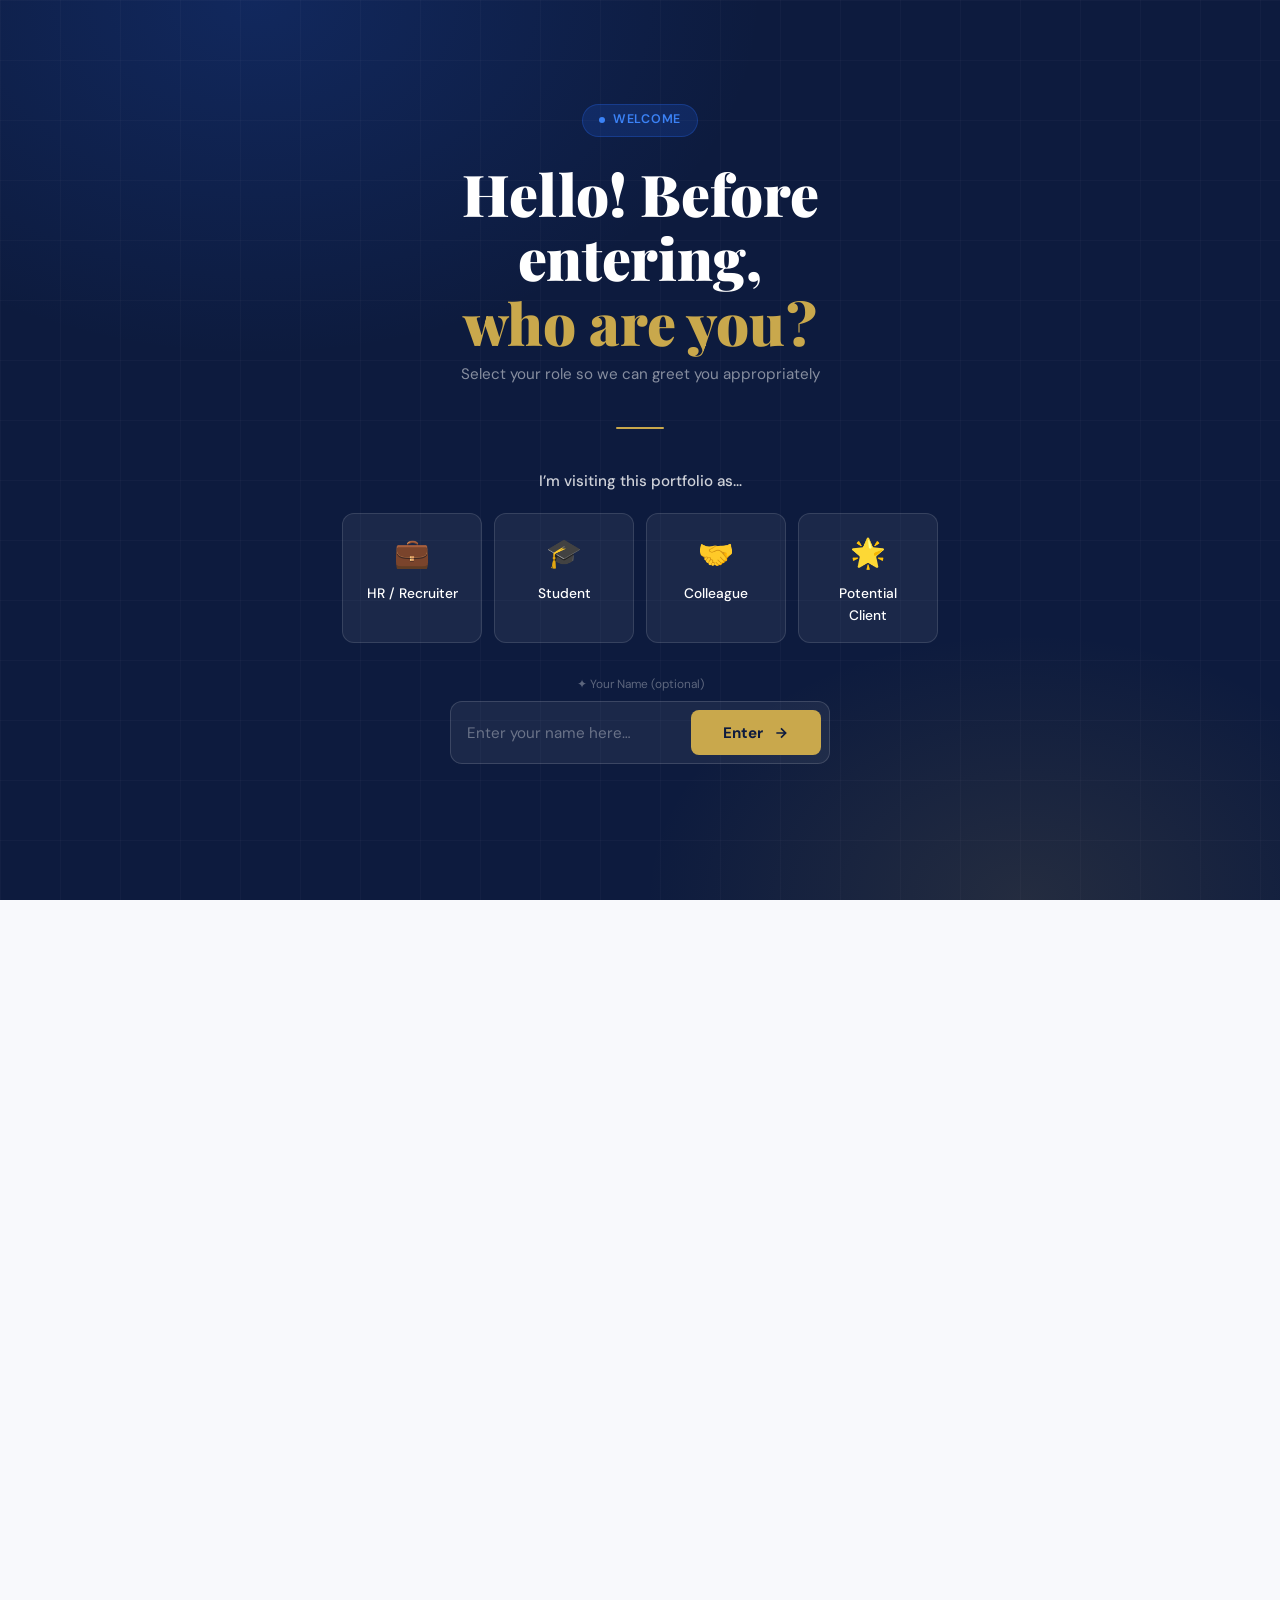
==== index.html @ 80cee3bc "update" ====
﻿<!DOCTYPE html>
<html lang="en">
<head>
  <meta charset="UTF-8" />
  <meta name="viewport" content="width=device-width, initial-scale=1.0"/>
  <title>Arkaan Hilmi Suharsoyo</title>
  <link rel="icon" type="image/png" href="assets/images/Logo Freelance.png">
  <link rel="apple-touch-icon" href="assets/images/Logo Freelance.png">
  <meta name="description" content="Master's Student in Information Systems ITS | Business Consultant | ERP Specialist | Leadership & Team Building Expert"/>
  
  <!-- Google Fonts -->
  <link rel="preconnect" href="https://fonts.googleapis.com"/>
  <link rel="preconnect" href="https://fonts.gstatic.com" crossorigin/>
  <link href="https://fonts.googleapis.com/css2?family=Playfair+Display:ital,wght@0,400;0,600;0,700;0,900;1,700&family=DM+Sans:wght@300;400;500;600&family=DM+Mono:wght@400;500&display=swap" rel="stylesheet"/>
  
  <!-- External CSS -->
  <link rel="stylesheet" href="css/style.css"/>
</head>
<body>

<!-- LANDING -->
<div id="landing">
  <div class="l-bg"><div class="l-grid"></div></div>
  <div class="l-box">
    <div class="l-badge"><span class="l-dot"></span>Welcome</div>
    <h1 class="l-title">Hello! Before entering,<br/><span>who are you?</span></h1>
    <p class="l-sub">Select your role so we can greet you appropriately</p>
    <div class="l-divider"></div>
    <p class="l-q">I’m visiting this portfolio as…</p>
    <div class="role-row">
      <div class="role-card" onclick="pickRole('HR / Recruiter',this)"><div class="role-icon">💼</div><div class="role-lbl">HR / Recruiter</div></div>
      <div class="role-card" onclick="pickRole('Student',this)"><div class="role-icon">🎓</div><div class="role-lbl">Student</div></div>
      <div class="role-card" onclick="pickRole('Colleague',this)"><div class="role-icon">🤝</div><div class="role-lbl">Colleague</div></div>
      <div class="role-card" onclick="pickRole('Potential Client',this)"><div class="role-icon">🌟</div><div class="role-lbl">Potential Client</div></div>
    </div>
    <p class="opt-lbl">✦ Your Name (optional)</p>
    <div class="name-wrap">
      <input type="text" id="vname" placeholder="Enter your name here…" maxlength="60"/>
      <button class="btn-enter" onclick="enter()">
        Enter
        <svg width="16" height="16" fill="none" viewBox="0 0 24 24" stroke="currentColor" stroke-width="2.5"><path d="M5 12h14M12 5l7 7-7 7"/></svg>
      </button>
    </div>
  </div>
</div>

<!-- NAVBAR -->
<nav id="navbar" style="display:none">
  <a href="#home" class="n-logo"><div class="n-dot"></div>Arkaan Hilmi S.</a>
  <ul class="n-links" id="nlinks">
    <li><a href="#home">Home</a></li>
    <li><a href="#education">Education</a></li>
    <li><a href="#experience">Experience</a></li>
    <li><a href="#projects">Projects</a></li>
    <li><a href="#training">Certifications</a></li>
    <li><a href="#gallery">Gallery</a></li>
    <li><a href="#freelance">Freelance</a></li>
    <li><a href="#msg" class="n-cta">Get in Touch</a></li>
  </ul>
  <div class="n-ham" onclick="toggleNav()"><span></span><span></span><span></span></div>
</nav>

<!-- MAIN -->
<div id="main-content">

  <!-- HOME / HERO -->
  <section id="home">
    <div class="h-blob1"></div><div class="h-blob2"></div>
    <div class="h-cont">
      <div class="h-text">
        <div class="h-badge">👋‹ <span id="hwelcome">Welcome!</span></div>
        <h1 class="h-name">Arkaan Hilmi<br/><span>Suharsoyo</span></h1>
        <div class="h-role">&gt; Master's Student in Information Systems @ ITS Surabaya</div>
        <p class="h-desc">
          A dynamic and results-driven professional with extensive leadership experience and expertise in Business Consulting, ERP Systems (SAP B1), and Business Intelligence. Leading 156 members of HMSI ITS with 96.24% KPI achievement.
        </p>
        <div class="h-tags">
          <span class="h-tag">💼 Business Consultant (SAP B1)</span>
          <span class="h-tag">📊 Machine Learning Specialist</span>
          <span class="h-tag">🤝 Chairperson HMSI ITS</span>
          <span class="h-tag">🎓 Full Scholarship Fast Track</span>
        </div>
        <div class="h-contacts">
          <a href="mailto:arkaanhilmis23@gmail.com" class="c-chip">📧 Gmail</a>
          <a href="https://linkedin.com/in/arkaanhilmisuharsoyo" target="_blank" rel="noopener" class="c-chip">💼 LinkedIn</a>
          <a href="https://github.com/ArkaanHilmiS" target="_blank" rel="noopener" class="c-chip">🐙 GitHub</a>
          <a href="https://instagram.com/arkaanhshry" target="_blank" rel="noopener" class="c-chip">📱 Instagram</a>
        </div>
        <div class="h-ctas">
          <a href="https://intip.in/PortoArkaan" target="_blank" class="btn-p">View Full Portfolio →</a>
          <a href="#msg" class="btn-o">Contact Me</a>
        </div>
      </div>
      <div class="h-card">
        <div class="p-avatar"> <img src="assets\images\Foto Hilmi.JPG" alt="Foto Hilmi"></div>
        <div class="c-name">Arkaan Hilmi Suharsoyo</div>
        <div class="c-sub">Master's Student • ITS Surabaya</div>
        <div class="s-list">
          <div class="s-item"><div class="s-label"><span class="s-name">Leadership & Team Building</span><span class="s-pct">98%</span></div><div class="s-bar"><div class="s-fill" data-w="98"></div></div></div>
          <div class="s-item"><div class="s-label"><span class="s-name">Machine Learning (Python)</span><span class="s-pct">90%</span></div><div class="s-bar"><div class="s-fill" data-w="90"></div></div></div>
          <div class="s-item"><div class="s-label"><span class="s-name">Data Visualization (Power BI)</span><span class="s-pct">85%</span></div><div class="s-bar"><div class="s-fill" data-w="85"></div></div></div>
          <div class="s-item"><div class="s-label"><span class="s-name">IT Governance (COBIT 2019)</span><span class="s-pct">85%</span></div><div class="s-bar"><div class="s-fill" data-w="85"></div></div></div>
          <div class="s-item"><div class="s-label"><span class="s-name">Web Development (Next.js, HTML, CSS, JavaScript)</span><span class="s-pct">78%</span></div><div class="s-bar"><div class="s-fill" data-w="78"></div></div></div>
          <div class="s-item"><div class="s-label"><span class="s-name">Mobile Development (Flutter)</span><span class="s-pct">78%</span></div><div class="s-bar"><div class="s-fill" data-w="78"></div></div></div>
          <div class="s-item"><div class="s-label"><span class="s-name">IoT Development (Raspberry Pi)</span><span class="s-pct">70%</span></div><div class="s-bar"><div class="s-fill" data-w="70"></div></div></div>
        </div>
        <div class="h-stats">
          <div class="stat-b"><div class="stat-n">3.66/4.00</div><div class="stat-l">GPA</div></div>
          <div class="stat-b"><div class="stat-n">156 Members</div><div class="stat-l">Team Lead HMSI</div></div>
          <div class="stat-b"><div class="stat-n">96.24%</div><div class="stat-l">KPI HMSI ITS</div></div>
        </div>
      </div>
    </div>
  </section>

  <!-- EDUCATION -->
  <section id="education" class="section s-white">
    <div class="container">
      <div class="sec-hdr reveal">
        <div class="sec-tag">🎓 Education</div> 
        <h2 class="sec-title">Academic Background</h2>
        <div class="sec-div"></div>
        <p class="sec-desc">An academic journey that built the foundation of knowledge and technical competence</p>
      </div>
      <div class="edu-card reveal">
        <div class="edu-logo"><img src="assets/images/Lambang ITS.png" alt="Logo ITS" /></div>
        <div>
          <div class="edu-period">2022 — 2026</div>
          <div class="edu-school">Institut Teknologi Sepuluh Nopember</div>
          <div class="edu-major">Information Systems · Faculty of Intelligent Electrical and Informatics Technology (FTEIC)</div>
          <div class="edu-meta">
            <span class="e-badge">📍 Surabaya, Indonesia</span>
            <span class="e-badge gld">⭐ GPA 3.66/4.00</span>
            <span class="e-badge">Bachelor of Information Systems</span>
          </div>
          <div class="edu-res">
            <h4>Key Achievements & Coursework</h4>
            <ul>
              <li>Applied Software Requirements Specification (SRS) methodologies to identify platform requirements, supported by empathy mapping to define user needs and UI/UX directions.</li>
              <li>Learned IT governance and management using the COBIT framework to evaluate and align technology with organizational objectives.</li>
              <li>Integrated Excel with Power BI to design KPI monitoring dashboards and performance evaluationsystems.</li>
              <li>Implemented CI/CD pipelines in DevOps using Microsoft Azure for automated build anddeployment processes.</li>
              <li>Developed an IoT- and Machine Learning-based egg classification system using three parameters: shell quality, weight, andfreshness level.</li>
              <li>Produced an automated grading output (Grade A, B, C) with 100% classification accuracy on testing using 10 egg samples.</li>
              <li>Studied cybersecurity fundamentals and computer network design and management, supported by multiple academic and practical portfolios demonstrating applied learning.</li>
            </ul>
          </div>
          <div class="edu-docs">
            <div class="doc-chip">📄 Chairperson Of HMSI ITS 2025</div>
            <div class="doc-chip">🏆 More Than 15 Event & Organization</div>
            <div class="doc-chip">📋 More Than 40 Speakers and Facilitators</div>
            <div class="doc-chip">🔎 20 Projects From Various Domains</div>
          </div>
        </div>
      </div>
      <div class="edu-card reveal d1">
        <div class="edu-logo"><img src="assets/images/Lambang ITS.png" alt="Logo ITS" /></div>
        <div>
          <div class="edu-period">2026 — Present</div>
          <div class="edu-school">Institut Teknologi Sepuluh Nopember</div>
          <div class="edu-major">Information Systems · Faculty of Intelligent Electrical and Informatics Technology (FTEIC)</div>
          <div class="edu-meta">
            <span class="e-badge">📍 Surabaya, Indonesia</span>
            <span class="e-badge gld">⭐ GPA 3.75/4.00</span>
            <span class="e-badge">Master of Information Systems</span>
          </div>
          <div class="edu-res">
            <h4>Key Achievements & Research</h4>
            <ul>
              <li>Awarded a full scholarship under the Fast Track Program, completing combined Bachelor’s and Master’s degrees within 5 years.</li>
              <li>Served as a Laboratory Assistant for IT Infrastructure and Information Security, supporting laboratory operations and assisting undergraduate students in final-year project (thesis) mentoring.</li>
              <li>Contributed to academic support activities by guiding students in technical implementation and problem-solving related to infrastructure and security topics.</li>
            </ul>
          </div>
          <div class="edu-docs">
            <div class="doc-chip">📄 Three Times Lecture Assistant</div>
            <div class="doc-chip">🏆 Full Scholarship Fasttrack Master Degree</div>
            <div class="doc-chip">📋 IKTI Laboratory Assistant</div>
            <div class="doc-chip">🔎 Two Research Projects</div>
          </div>
        </div>
      </div>
    </div>
  </section>

  <!-- EXPERIENCE -->
  <section id="experience" class="section s-light">
    <div class="container">
      <div class="sec-hdr reveal">
        <div class="sec-tag">💼 Experience</div>
        <h2 class="sec-title">Organization & Work</h2>
        <div class="sec-div"></div>
        <p class="sec-desc">A track record of contributions in campus organizations and professional experience</p>
      </div>
      <div class="exp-grid">
        <div class="exp-card reveal">
          <span class="exp-type t-org" style="background: #e7eeff; color: #011848;">Organization</span>
          <div class="exp-icon i-org" style="background: #e7eeff"><img src="assets\images\Logo_HMSI_HD.png" alt="Logo HMSI"></div>
          <div class="exp-period">February 2025 - February 2026</div>
          <div class="exp-title">Chairman HMSI</div>
          <div class="exp-org">Information Systems Student Association — ITS</div>
          <p class="exp-desc">Led an organizational transformation of a 156-member volunteer-based organization across 8 departments by restructuring governance, internal management systems, and capacity-building initiatives, achieving a 96.24% KPI fulfillment rate while sustaining the title of Best Information Media Student Organization across ITS for five consecutive years. Formulated strategic organizational direction by overseeing 92 programs aligned with student needs and departmental objectives, positioning the organization as a structured and inclusive alternative learning space.</p>
        </div>
        <div class="exp-card reveal d3">
          <span class="exp-type t-work">Work</span>
          <div class="exp-icon i-work" style="background: #c8faff; padding: 3px;"><img src="assets\images\Logo Freelance.png" alt="Logo Freelance"></div>
          <div class="exp-period">2024 — Now</div>
          <div class="exp-title">All Roles Freelance</div>
          <div class="exp-org">Arkaan Expert Freelance — Indonesia</div>
          <p class="exp-desc">Delivered end-to-end freelance solutions across diverse technical and creative domains, including full-stack website and mobile application development, pitch deck and presentation design, data analytics and machine learning model development, and business analysis for system implementation. Extended services to IoT project development, academic document formatting and report writing for theses and assignments, problem-solving support across mathematics, physics, and chemistry, and technical design work using ArcGIS, SketchUp, and AutoCAD consistently adapting to varied client needs and delivering quality outputs across industries and disciplines.</p>
        </div>
        <div class="exp-card reveal d2">
          <span class="exp-type t-org" style="background: #fffce3; color: #70648d;">Organization</span>
          <div class="exp-icon i-org" style="background: #fffce3"><img src="assets\images\Logo ITEX.png" alt="Logo ITEX"></div>
          <div class="exp-period">March - November 2024</div>
          <div class="exp-title">Director of Technical Division</div>
          <div class="exp-org">ITS Expo — Indonesia</div>
          <p class="exp-desc">Led technical operations across four sub-divisions by coordinating cross-division requests, managing vendor collaboration, and deploying staff for critical operational posts, ensuring timely fulfillment of all equipment, medical, consumption, and security needs. Successfully enabled the smooth and safe execution of 3 sub-events and 3 main events without operational disruption through structured fulfillment planning, centralized budget coordination, and efficient resource management.</p>
        </div>
        <div class="exp-card reveal d1">
          <span class="exp-type t-org">Work</span>
          <div class="exp-icon i-org"><img src="assets\images\Lambang ITS.png" alt="Lambang ITS"></div>
          <div class="exp-period">2022 — Now</div>
          <div class="exp-title">Academic Mentor and Lecture Assistant</div>
          <div class="exp-org">Various Lesson and Academic Grades — Surabaya</div>
          <p class="exp-desc">Provided academic support and guidance to students across various subjects, including mathematics, programming, and research competition. Assisted in preparing lecture materials and conducted tutorial sessions to enhance student understanding and performance.</p>
        </div>
        <div class="exp-card reveal">
          <span class="exp-type t-org">Organization</span>
          <div class="exp-icon i-org"><img src="assets\images\Logo ISE.png" alt="Logo ISE"></div>
          <div class="exp-period">February - October 2024</div>
          <div class="exp-title">Vice Director of Public Relation Division</div>
          <div class="exp-org">Information Systems Expo — Java</div>
          <p class="exp-desc">Coordinated and executed outreach initiatives for Information Systems Expo (ISE!) 2024, a large-scale annual event by HMSI ITS encompassing competitions (BIONIX and RISE), education programs (ISE! Academy), and a closing expo (ICON), managing school roadshows across 85 schools online and offline, and securing collaboration with more than 25 media partners to amplify event reach. Successfully drove registrations exceeding targets in key programs — attracting 160 IS Class participants (267% of the 60-person target), 155 verified RISE teams (124% of target), and 100 ISE! Academy Beginner participants (333% of target) — while continuously refining branding strategies, regional outreach distribution, and registration timeline alignment to maximize promotional impact.</p>
        </div>
        <div class="exp-card reveal d1">
          <span class="exp-type t-work">Work</span>
          <div class="exp-icon i-work"><img src="assets\images\LOGO IDU.png" alt="Logo IDU"></div>
          <div class="exp-period">June — August 2025</div>
          <div class="exp-title">Business Consultant SAP B1 Intern</div>
          <div class="exp-org">ERP Consulting Company — Indonesia</div>
          <p class="exp-desc">Analyzed and aligned ERP systems with diverse client business processes by identifying gaps between standard workflows and existing operational flows, conducting business process mapping, evaluating customization boundaries, and recommending improvements aligned with ERP best practices. Proposed tailored SAP Business One (SAP B1) integration solutions by balancing system standardization with necessary customization to meet client operational needs, and developed structured ERP blueprints documented through Minutes of Meeting (MoM) as implementation references for developers. Successfully managed the end-to-end process from requirement gathering, stakeholder alignment, and system analysis through to the completion of the ERP blueprint phase.</p>
        </div>
      </div>
    </div>
  </section>

  <!-- PROJECTS -->
  <!-- PROJECTS -->
  <section id="projects" class="section s-white">
    <div class="container">
      <div class="sec-hdr reveal">
        <div class="sec-tag">🚀 Projects</div>
        <h2 class="sec-title">Works & Projects</h2>
        <div class="sec-div"></div>
        <p class="sec-desc">A collection of projects spanning web development, data science, and beyond</p>
      </div>
      <div class="proj-grid">
        <div class="proj-card reveal"><div class="proj-thumb" style="background:linear-gradient(135deg,#1a2f5e,#2563eb)">🌐</div><div class="proj-body"><div class="proj-tags"><span class="proj-tag">Next.js</span><span class="proj-tag">React</span><span class="proj-tag">Tailwind</span></div><div class="proj-name">Information Management System</div><p class="proj-desc">A full-stack web application for data management featuring real-time analytics dashboard and secure authentication.</p><div class="proj-foot"><a href="#" class="proj-link">🔗 Live Demo</a><a href="#" class="proj-link">📁 GitHub</a></div></div></div>
        <div class="proj-card reveal d1"><div class="proj-thumb" style="background:linear-gradient(135deg,#0d1b3e,#1e3a6e)">📊</div><div class="proj-body"><div class="proj-tags"><span class="proj-tag">Power BI</span><span class="proj-tag">Python</span><span class="proj-tag">Pandas</span></div><div class="proj-name">Power BI Analytics Dashboard</div><p class="proj-desc">Interactive data visualization with charts, KPI cards, and drill-down capabilities for business decision-making.</p><div class="proj-foot"><a href="#" class="proj-link">🔗 View Dashboard</a><a href="#" class="proj-link">📄 Report</a></div></div></div>
        <div class="proj-card reveal d2"><div class="proj-thumb" style="background:linear-gradient(135deg,#1e3a6e,#c9a84c)">🤖</div><div class="proj-body"><div class="proj-tags"><span class="proj-tag">Python</span><span class="proj-tag">Scikit-learn</span><span class="proj-tag">TensorFlow</span></div><div class="proj-name">Machine Learning Model</div><p class="proj-desc">Predictive models using classification and regression algorithms for high-accuracy real-world data analysis.</p><div class="proj-foot"><a href="#" class="proj-link">🐍 Notebook</a><a href="#" class="proj-link">📁 GitHub</a></div></div></div>
        <div class="proj-card reveal"><div class="proj-thumb" style="background:linear-gradient(135deg,#2a4a8a,#0d1b3e)">📱</div><div class="proj-body"><div class="proj-tags"><span class="proj-tag">HTML/CSS</span><span class="proj-tag">JavaScript</span><span class="proj-tag">Responsive</span></div><div class="proj-name">Interactive Portfolio Website</div><p class="proj-desc">A modern portfolio website with smooth animations, interactive landing page, and PowerPoint export feature.</p><div class="proj-foot"><a href="#" class="proj-link">🔗 Live Site</a><a href="#" class="proj-link">📁 Source</a></div></div></div>
        <div class="proj-card reveal d1"><div class="proj-thumb" style="background:linear-gradient(135deg,#0d1b3e,#2563eb)">📸</div><div class="proj-body"><div class="proj-tags"><span class="proj-tag">Photography</span><span class="proj-tag">Videography</span><span class="proj-tag">Editing</span></div><div class="proj-name">Creative Visual Content</div><p class="proj-desc">Photo and video content production for event documentation, promotion, and educational institution social media.</p><div class="proj-foot"><a href="#" class="proj-link">🖼️ Visual Portfolio</a></div></div></div>
        <div class="proj-card reveal d2"><div class="proj-thumb" style="background:linear-gradient(135deg,#1a2f5e,#c9a84c)">📝</div><div class="proj-body"><div class="proj-tags"><span class="proj-tag">Report</span><span class="proj-tag">Analysis</span><span class="proj-tag">Research</span></div><div class="proj-name">Research & Scientific Reports</div><p class="proj-desc">Academic and scientific report writing with structured methodology, in-depth analysis, and data visualization.</p><div class="proj-foot"><a href="#" class="proj-link">📄 Read Report</a></div></div></div>
      </div>
    </div>
  </section>

  <!-- TRAINING -->
<section id="training" class="section s-light">
  <div class="container">
    <div class="sec-hdr reveal">
      <div class="sec-tag">🚀 Certifications</div>
      <h2 class="sec-title">Certifications & Training</h2>
      <div class="sec-div"></div>
      <p class="sec-desc">Professional training programs and certifications that strengthen core competencies</p>
    </div>
    <div class="train-grid">
      <div class="train-card reveal d1">
        <div class="train-icon" style="background: #c8faff;"><img src="assets\images\Logo Skill Academy.png" alt="Skill Academy Logo"></div>
        <div>
          <div class="train-yr">April–June 2026</div>
          <div class="train-name">Mastering AI Batch 11</div>
          <div class="train-org">Skill Academy Ruang Guru — Extra Pre-Python</div>
          <p class="train-desc">
            Comprehensive AI mastery program covering the full spectrum from Python fundamentals to advanced AI applications including Agentic AI and production deployment.
            <br><br>
            <strong>Complete Learning Modules:</strong>
            <br>
            • <strong>Career in AI:</strong> AI career paths, industry applications, and professional development
            <br>
            • <strong>Python Basics:</strong> Programming fundamentals, data structures, control flow, and functions
            <br>
            • <strong>AI-Assisted Programming:</strong> Using AI tools (GitHub Copilot, ChatGPT) for code generation and debugging
            <br>
            • <strong>Workflow Automation:</strong> Automating repetitive tasks and building efficient data pipelines
            <br>
            • <strong>Machine Learning:</strong> Supervised/unsupervised learning, model training, evaluation, and deployment
            <br>
            • <strong>Deep Learning:</strong> Neural networks, CNNs, RNNs, and deep learning frameworks
            <br>
            • <strong>PyTorch:</strong> Building and training deep learning models with PyTorch
            <br>
            • <strong>Visual Models:</strong> Computer vision, image classification, object detection
            <br>
            • <strong>Prompt Engineering & RAG:</strong> LLM optimization, retrieval-augmented generation for AI applications
            <br>
            • <strong>Natural Language Processing:</strong> Text processing, sentiment analysis, language models
            <br>
            • <strong>Agentic AI:</strong> Building autonomous AI agents and multi-agent systems
            <br>
            • <strong>Final Project:</strong> End-to-end AI solution from conception to deployment
            <br>
            • <strong>Soft Skills:</strong> Communication, teamwork, and professional collaboration in tech projects
          </p>
        </div>
      </div>

      <div class="train-card reveal">
        <div class="train-icon" style="background: #c8faff;"><img src="assets\images\Logo Google.png" alt="Google Logo"></div>
        <div>
          <div class="train-yr">2025–2026</div>
          <div class="train-name">Google Professional Certifications</div>
          <div class="train-org">Google Developer Program & Google Cloud</div>
          <p class="train-desc">
            Multiple certifications and recognitions from Google across developer programs, cloud innovation, and professional skills development.
            <br><br>
            <strong>Certifications Achieved:</strong>
            <br>
            • <strong>Google Developer Program — Premium Tier (Feb 2026):</strong> Recognized as premium tier member with access to exclusive resources, early access programs, and elite Google developer community
            <br>
            • <strong>Android Studio User Certification (Jul 2025):</strong> Proficient in Android Studio IDE for mobile application development and the broader Android ecosystem
            <br>
            • <strong>Google Cloud Innovator (Feb 2025):</strong> Recognized for contributions to cloud technology adoption and innovation within the developer community
            <br>
            • <strong>Google Skills Certification (Feb 2025):</strong> Demonstrated proficiency in Google Workspace tools including Docs, Sheets, Drive, and productivity optimization
            <br><br>
            <strong>Key Competencies:</strong>
            <br>
            • Android app development using Kotlin and Java in Android Studio
            <br>
            • Google Cloud Platform services and cloud architecture best practices
            <br>
            • Google Workspace administration and advanced productivity techniques
            <br>
            • Access to exclusive Google developer resources and networking opportunities
          </p>
        </div>
      </div>

      <div class="train-card reveal d2">
        <div class="train-icon" style="background: #c8faff;"><img src="assets\images\Logo SAP.png" alt="SAP Logo"></div>
        <div>
          <div class="train-yr">May–June 2024</div>
          <div class="train-name">SAP S/4HANA Certification</div>
          <div class="train-org">SAP</div>
          <p class="train-desc">
            Completed comprehensive training and certification on SAP S/4HANA covering ERP fundamentals, business process integration, and system usage across core enterprise modules.
            <br><br>
            <strong>Key Topics Covered:</strong>
            <br>
            • Enterprise Resource Planning (ERP) fundamentals and architecture
            <br>
            • Business process integration across Finance, Supply Chain, Sales, and HR modules
            <br>
            • SAP S/4HANA navigation, configuration, and system administration
            <br>
            • Master data management and transactional processing
            <br>
            • Reporting, analytics, and SAP Fiori user experience
          </p>
        </div>
      </div>

      <div class="train-card reveal d3">
        <div class="train-icon" style="background: #c8faff;"><img src="assets\images\Logo Cisco.png" alt="Cisco Logo"></div>
        <div>
          <div class="train-yr">2024</div>
          <div class="train-name">DevNet Associate</div>
          <div class="train-org">Cisco Networking Academy</div>
          <p class="train-desc">
            Gained foundational skills in network automation, APIs, and DevOps concepts essential for modern software-defined infrastructure.
            <br><br>
            <strong>Skills & Knowledge Acquired:</strong>
            <br>
            • Network automation using Python and scripting
            <br>
            • RESTful APIs and API consumption for network programmability
            <br>
            • DevOps methodologies and CI/CD pipeline fundamentals
            <br>
            • Software development practices for network engineers
            <br>
            • Version control with Git and collaboration workflows
            <br>
            • Infrastructure as Code (IaC) concepts and implementation
          </p>
        </div>
      </div>

      <div class="train-card reveal">
        <div class="train-icon" style="background: #c8faff;"><img src="assets\images\Logo MySkill.png" alt="MySkill Logo"></div>
        <div>
          <div class="train-yr">August–October 2023</div>
          <div class="train-name">Data Analysis: Fullstack Intensive Bootcamp</div>
          <div class="train-org">MySkill</div>
          <p class="train-desc">
            Completed an intensive 3-month bootcamp covering end-to-end data analysis fundamentals from data collection to visualization and insight generation.
            <br><br>
            <strong>Comprehensive Curriculum:</strong>
            <br>
            • <strong>Statistics:</strong> Descriptive and inferential statistics, probability distributions, hypothesis testing
            <br>
            • <strong>Data Wrangling:</strong> Data formatting, cleansing, transformation, and handling missing values
            <br>
            • <strong>SQL:</strong> Database queries, joins, aggregations, and data extraction from relational databases
            <br>
            • <strong>Python for Analysis:</strong> Pandas, NumPy for data manipulation and exploratory data analysis (EDA)
            <br>
            • <strong>Data Visualization:</strong> Matplotlib, Seaborn for creating insightful charts and dashboards
            <br>
            • <strong>Business Intelligence:</strong> Translating data insights into actionable business recommendations
          </p>
        </div>
      </div>

      <div class="train-card reveal d1">
        <div class="train-icon" style="background: #c8faff;"><img src="assets\images\Logo Cisco.png" alt="Cisco Logo"></div>
        <div>
          <div class="train-yr">2023</div>
          <div class="train-name">CCNA: Introduction to Networks</div>
          <div class="train-org">Cisco Networking Academy</div>
          <p class="train-desc">
            Learned networking fundamentals essential for designing, implementing, and troubleshooting modern network infrastructures.
            <br><br>
            <strong>Core Networking Concepts:</strong>
            <br>
            • <strong>Network Architecture:</strong> OSI and TCP/IP models, network topologies, and design principles
            <br>
            • <strong>Network Protocols:</strong> Ethernet, IPv4/IPv6, TCP, UDP, DHCP, DNS, and routing protocols
            <br>
            • <strong>IP Addressing:</strong> Subnetting, VLSM, IPv4/IPv6 addressing schemes and calculations
            <br>
            • <strong>Switching & Routing:</strong> Layer 2 switching, VLAN configuration, static and dynamic routing
            <br>
            • <strong>Network Security:</strong> Basic security concepts, ACLs, port security, and threat mitigation
            <br>
            • <strong>Troubleshooting:</strong> Network diagnostic tools and systematic troubleshooting methodologies
          </p>
        </div>
      </div>

    </div>
  </div>
</section>

  <!-- SKILLS -->
  <section id="skills-section" class="section s-white">
    <div class="container">
      <div class="sec-hdr reveal">
        <div class="sec-tag">⚡ Skills</div>
        <h2 class="sec-title">Skills & Future Interests</h2>
        <div class="sec-div"></div>
      </div>
      <div class="sk-wrap">
        <div>
          <div class="sk-cat reveal"><div class="sk-cat-title">💻 Programming & Tech</div><div class="sk-tags"><span class="sk-tag">🐍 Python</span><span class="sk-tag">🌐 JavaScript</span><span class="sk-tag">⚛️ React / Next.js</span><span class="sk-tag">🗄️ SQL</span><span class="sk-tag">📦 Node.js</span><span class="sk-tag">🐘 PHP / Laravel</span><span class="sk-tag">🎨 HTML / CSS</span></div></div>
          <div class="sk-cat reveal d1"><div class="sk-cat-title">📊 Data & Analytics</div><div class="sk-tags"><span class="sk-tag">📈 Power BI</span><span class="sk-tag">🐼 Pandas</span><span class="sk-tag">📉 Matplotlib</span><span class="sk-tag">🔬 Scikit-learn</span><span class="sk-tag">📋 Excel</span><span class="sk-tag">🧠 TensorFlow</span></div></div>
          <div class="sk-cat reveal d2"><div class="sk-cat-title">🎨 Creative & Tools</div><div class="sk-tags"><span class="sk-tag">📸 Photography</span><span class="sk-tag">🎬 Videography</span><span class="sk-tag">🎨 Figma / UI</span><span class="sk-tag">🐙 Git / GitHub</span><span class="sk-tag">🐳 Docker</span></div></div>
        </div>
        <div>
          <div class="sec-tag" style="margin-bottom:1rem">🔭 Future Interests</div>
          <div class="int-grid reveal">
            <div class="int-card"><div class="int-icon">🤖</div><div class="int-name">AI / ML Engineer</div><div class="int-desc">Building intelligent models for industry solutions</div></div>
            <div class="int-card"><div class="int-icon">🌐</div><div class="int-name">Full-Stack Dev</div><div class="int-desc">Modern end-to-end web applications</div></div>
            <div class="int-card"><div class="int-icon">📊</div><div class="int-name">Data Scientist</div><div class="int-desc">Deep insights from large-scale data</div></div>
            <div class="int-card"><div class="int-icon">☁️</div><div class="int-name">Cloud & DevOps</div><div class="int-desc">CI/CD, deployment, modern infrastructure</div></div>
            <div class="int-card"><div class="int-icon">📸</div><div class="int-name">Creative Director</div><div class="int-desc">High-quality visual content production</div></div>
            <div class="int-card"><div class="int-icon">🎓</div><div class="int-name">Educator / Mentor</div><div class="int-desc">Sharing knowledge with the next generation</div></div>
          </div>
        </div>
      </div>
    </div>
  </section>

  <!-- GALLERY -->
  <section id="gallery" class="section s-light">
    <div class="container">
      <div class="sec-hdr reveal">
        <div class="sec-tag">🖼️ Gallery</div>
        <h2 class="sec-title">Attachments & Gallery</h2>
        <div class="sec-div"></div>
        <p class="sec-desc">Valuable moments and documentation from academic and professional journeys</p>
      </div>
      <div class="gal-grid">
        <div class="gal-item reveal"><div class="gal-icon">🎓</div><div class="gal-lbl">Campus Activities</div></div>
        <div class="gal-item reveal d1"><div class="gal-icon">💻</div><div class="gal-lbl">Coding Workshops</div></div>
        <div class="gal-item reveal d2"><div class="gal-icon">📸</div><div class="gal-lbl">Photography Projects</div></div>
        <div class="gal-item reveal d3"><div class="gal-icon">🏆</div><div class="gal-lbl">Awards & Certificates</div></div>
        <div class="gal-item reveal"><div class="gal-icon">🤝</div><div class="gal-lbl">Organization Events</div></div>
        <div class="gal-item reveal d1"><div class="gal-icon">🎬</div><div class="gal-lbl">Video Projects</div></div>
        <div class="gal-item reveal d2"><div class="gal-icon">📊</div><div class="gal-lbl">Dashboards & Visualizations</div></div>
        <div class="gal-item reveal d3"><div class="gal-icon">🌟</div><div class="gal-lbl">Highlights</div></div>
      </div>
    </div>
  </section>

  <!-- MESSAGE -->
  <section id="msg" class="section s-white">
    <div class="container">
      <div class="sec-hdr reveal">
        <div class="sec-tag">✉️ Contact</div>
        <h2 class="sec-title">Leave a Message</h2>
        <div class="sec-div"></div>
        <p class="sec-desc">Have a question, suggestion, or interested in collaborating? I’d love to hear from you!</p>
      </div>
      <div class="msg-wrap reveal">
        <div class="f-row">
          <div class="f-group"><label class="f-lbl">Full Name</label><input type="text" id="mn" class="f-inp" placeholder="Your name"/></div>
          <div class="f-group"><label class="f-lbl">Email / WhatsApp</label><input type="text" id="mc" class="f-inp" placeholder="email@example.com"/></div>
        </div>
        <div class="f-group"><label class="f-lbl">Purpose</label>
          <select id="mp" class="f-sel">
            <option value="">Select a purpose…</option>
            <option>Recruitment / Job Opportunity</option>
            <option>Project Collaboration</option>
            <option>Freelance Services</option>
            <option>General Inquiry</option>
            <option>Feedback & Suggestions</option>
            <option>Other</option>
          </select>
        </div>
        <div class="f-group"><label class="f-lbl">Message</label><textarea id="mm" class="f-ta" placeholder="Write your message here…"></textarea></div>
        <button class="btn-send" onclick="sendMsg()">📤 Send Message</button>
        <div class="ok-msg" id="ok-msg">✅ Thank you! Your message has been received. Arkaan will get back to you shortly.</div>
      </div>
    </div>
  </section>

  <!-- FREELANCE -->
  <section id="freelance" class="section s-navy">
    <div class="fl-bg"></div>
    <div class="container">
      <div class="fl-hdr reveal">
        <div class="fl-badge"><span class="avail-dot"></span>Open for Work</div>
        <h2 class="sec-title sec-title-w">Freelance & Remote Services</h2>
        <div class="sec-div"></div>
        <p class="sec-desc" style="color:rgba(255,255,255,.52)">Available for freelance and remote work across various fields of expertise</p>
      </div>
      <div class="fl-grid">
        <div class="fl-card reveal"><div class="fl-emoji">🌐</div><div class="fl-name">Website Development</div><div class="fl-desc">Landing pages, company profiles, portfolios, professional online stores</div></div>
        <div class="fl-card reveal d1"><div class="fl-emoji">📐</div><div class="fl-name">Mathematics Tutoring</div><div class="fl-desc">Calculus, statistics, linear algebra, discrete mathematics</div></div>
        <div class="fl-card reveal d2"><div class="fl-emoji">💻</div><div class="fl-name">Programming Tutoring</div><div class="fl-desc">Python, JavaScript, web development, databases, algorithms</div></div>
        <div class="fl-card reveal d3"><div class="fl-emoji">📝</div><div class="fl-name">Reports & Assignments</div><div class="fl-desc">Internship reports, coursework, scientific papers, academic manuscripts</div></div>
        <div class="fl-card reveal"><div class="fl-emoji">📊</div><div class="fl-name">Power BI Visualization</div><div class="fl-desc">Interactive dashboards, data reports, business KPI tracking</div></div>
        <div class="fl-card reveal d1"><div class="fl-emoji">🤖</div><div class="fl-name">Machine Learning</div><div class="fl-desc">Predictive models, classification, clustering, NLP, computer vision</div></div>
        <div class="fl-card reveal d2"><div class="fl-emoji">📸</div><div class="fl-name">Photography</div><div class="fl-desc">Events, products, portraits, professional documentation</div></div>
        <div class="fl-card reveal d3"><div class="fl-emoji">🎬</div><div class="fl-name">Videography</div><div class="fl-desc">Company profiles, events, creative social media content</div></div>
      </div>
      <div class="fl-cta reveal">
        <p style="color:rgba(255,255,255,.5);margin-bottom:1.2rem;font-size:.88rem">Interested? Let’s discuss your needs further!</p>
        <a href="#msg" class="btn-enter" style="text-decoration:none">
          💬 Get in Touch
          <svg width="16" height="16" fill="none" viewBox="0 0 24 24" stroke="currentColor" stroke-width="2.5"><path d="M5 12h14M12 5l7 7-7 7"/></svg>
        </a>
      </div>
    </div>
  </section>

  <!-- DOWNLOAD PPT -->
  <section id="ppt-sec">
    <div class="ppt-wrap reveal">
      <div class="ppt-icon">📊</div>
      <div class="ppt-title">Download as Presentation</div>
      <p class="ppt-desc">Need a presentation version of this portfolio? Automatically download as a PowerPoint (PPTX) file, ready to use for recruitment, seminars, or other purposes.</p>
      <button class="btn-ppt" onclick="dlPPT()">⬇️ Download Portfolio.pptx</button>
      <div id="ppt-prog">
        <div class="prog-bar"><div class="prog-fill" id="pfill"></div></div>
        <div id="ppt-status">Preparing…</div>
      </div>
    </div>
  </section>

  <footer>
    <p>© 2025 <strong>Arkaan Hilmi Suharsoyo</strong> · Master's Student in Information Systems, ITS Surabaya</p>
    <p style="margin-top:.4rem">Chairperson HMSI ITS • Business Consultant • ERP Specialist</p>
  </footer>

</div><!-- /main-content -->

<script src="js/script.js"></script>
</body>
</html>
---- css/style.css ----
/* ====================================================
   ARKAAN HILMI SUHARSOYO - PORTFOLIO STYLESHEET
   Sistem Informasi · ITS Surabaya
   ==================================================== */

/* ==================== ROOT VARIABLES ==================== */
:root {
  --navy: #0d1b3e;
  --navy-mid: #1a2f5e;
  --navy-light: #2a4a8a;
  --accent: #2563eb;
  --accent-light: #3b82f6;
  --gold: #c9a84c;
  --gold-light: #e8c97a;
  --white: #ffffff;
  --off-white: #f8f9fc;
  --gray-light: #e8ecf4;
  --gray: #94a3b8;
  --gray-dark: #475569;
  --text: #1e293b;
  --text-light: #64748b;
  --shadow: 0 4px 16px rgba(13, 27, 62, 0.1);
  --shadow-lg: 0 20px 48px rgba(13, 27, 62, 0.14);
  --radius: 12px;
  --radius-lg: 20px;
  --transition: all 0.3s cubic-bezier(0.4, 0, 0.2, 1);
}

/* ==================== RESET & BASE ==================== */
*, *::before, *::after {
  box-sizing: border-box;
  margin: 0;
  padding: 0;
}

html {
  scroll-behavior: smooth;
}

body {
  font-family: 'DM Sans', sans-serif;
  color: var(--text);
  background: var(--off-white);
  line-height: 1.6;
  overflow-x: hidden;
}

::selection {
  background: var(--accent);
  color: white;
}

::-webkit-scrollbar {
  width: 5px;
}

::-webkit-scrollbar-track {
  background: var(--off-white);
}

::-webkit-scrollbar-thumb {
  background: var(--navy-light);
  border-radius: 3px;
}

/* ==================== LANDING PAGE ==================== */
#landing {
  position: fixed;
  inset: 0;
  z-index: 900;
  background: var(--navy);
  display: flex;
  align-items: center;
  justify-content: center;
  transition: opacity 0.8s ease, transform 0.8s ease;
}

#landing.hidden {
  opacity: 0;
  transform: scale(1.06) translateY(-30px);
  pointer-events: none;
}

.l-bg {
  position: absolute;
  inset: 0;
  overflow: hidden;
}

.l-bg::before {
  content: '';
  position: absolute;
  top: -40%;
  left: -20%;
  width: 80%;
  height: 80%;
  background: radial-gradient(ellipse, rgba(37, 99, 235, 0.18) 0%, transparent 70%);
  animation: floatB 8s ease-in-out infinite;
}

.l-bg::after {
  content: '';
  position: absolute;
  bottom: -30%;
  right: -10%;
  width: 60%;
  height: 60%;
  background: radial-gradient(ellipse, rgba(201, 168, 76, 0.12) 0%, transparent 70%);
  animation: floatB 10s ease-in-out infinite reverse;
}

@keyframes floatB {
  0%, 100% {
    transform: translate(0, 0);
  }
  50% {
    transform: translate(2%, 3%);
  }
}

.l-grid {
  position: absolute;
  inset: 0;
  background-image: linear-gradient(rgba(255, 255, 255, 0.025) 1px, transparent 1px),
    linear-gradient(90deg, rgba(255, 255, 255, 0.025) 1px, transparent 1px);
  background-size: 60px 60px;
}

.l-box {
  position: relative;
  z-index: 2;
  text-align: center;
  max-width: 660px;
  padding: 2rem;
  animation: fadeUp 0.8s ease;
}

@keyframes fadeUp {
  from {
    opacity: 0;
    transform: translateY(30px);
  }
  to {
    opacity: 1;
    transform: translateY(0);
  }
}

.l-badge {
  display: inline-flex;
  align-items: center;
  gap: 8px;
  background: rgba(37, 99, 235, 0.18);
  border: 1px solid rgba(37, 99, 235, 0.3);
  color: var(--accent-light);
  font-size: 0.78rem;
  font-weight: 600;
  padding: 0.35rem 1rem;
  border-radius: 99px;
  letter-spacing: 0.06em;
  text-transform: uppercase;
  margin-bottom: 1.5rem;
}

.l-dot {
  width: 6px;
  height: 6px;
  background: var(--accent-light);
  border-radius: 50%;
}

.l-title {
  font-family: 'Playfair Display', serif;
  font-size: clamp(2rem, 5vw, 3.6rem);
  font-weight: 900;
  color: white;
  line-height: 1.12;
  margin-bottom: 0.5rem;
}

.l-title span {
  color: var(--gold);
}

.l-sub {
  color: rgba(255, 255, 255, 0.5);
  font-size: 0.95rem;
  margin-bottom: 2.5rem;
}

.l-divider {
  width: 48px;
  height: 2px;
  background: var(--gold);
  margin: 0 auto 2.5rem;
  border-radius: 2px;
}

.l-q {
  color: rgba(255, 255, 255, 0.8);
  font-size: 0.95rem;
  font-weight: 500;
  margin-bottom: 1.25rem;
}

.role-row {
  display: flex;
  gap: 0.75rem;
  justify-content: center;
  flex-wrap: nowrap;
  margin-bottom: 2rem;
}

.role-card {
  background: rgba(255, 255, 255, 0.06);
  border: 1.5px solid rgba(255, 255, 255, 0.12);
  border-radius: var(--radius);
  padding: 1rem 1.2rem;
  cursor: pointer;
  transition: var(--transition);
  flex: 1 1 0;
  max-width: 180px;
  min-width: 140px;
}

.role-card:hover,
.role-card.sel {
  background: rgba(37, 99, 235, 0.2);
  border-color: var(--accent-light);
  transform: translateY(-3px);
}

.role-card.sel {
  border-color: var(--gold);
  background: rgba(201, 168, 76, 0.12);
}

.role-icon {
  font-size: 1.8rem;
  margin-bottom: 0.4rem;
}

.role-lbl {
  color: white;
  font-size: 0.86rem;
  font-weight: 500;
}

.name-wrap {
  display: flex;
  gap: 0.75rem;
  max-width: 380px;
  margin: 0 auto 2rem;
  background: rgba(255, 255, 255, 0.06);
  border: 1.5px solid rgba(255, 255, 255, 0.14);
  border-radius: var(--radius);
  padding: 0.5rem 0.5rem 0.5rem 1rem;
  transition: var(--transition);
}

.name-wrap:focus-within {
  border-color: var(--accent-light);
  background: rgba(37, 99, 235, 0.1);
}

.name-wrap input {
  flex: 1;
  background: transparent;
  border: none;
  outline: none;
  color: white;
  font-size: 0.95rem;
  font-family: 'DM Sans', sans-serif;
}

.name-wrap input::placeholder {
  color: rgba(255, 255, 255, 0.35);
}

.opt-lbl {
  font-size: 0.74rem;
  color: rgba(255, 255, 255, 0.33);
  margin-bottom: 0.4rem;
}

.btn-enter {
  display: inline-flex;
  align-items: center;
  gap: 0.6rem;
  background: var(--gold);
  color: var(--navy);
  font-family: 'DM Sans', sans-serif;
  font-size: 0.95rem;
  font-weight: 700;
  padding: 0.8rem 2rem;
  border-radius: 8px;
  border: none;
  cursor: pointer;
  transition: var(--transition);
}

.btn-enter:hover {
  background: var(--gold-light);
  transform: translateY(-2px);
  box-shadow: 0 8px 24px rgba(201, 168, 76, 0.35);
}

.btn-enter svg {
  transition: transform 0.3s ease;
}

.btn-enter:hover svg {
  transform: translateX(4px);
}

/* ==================== NAVBAR ==================== */
#navbar {
  position: fixed;
  top: 0;
  left: 0;
  right: 0;
  z-index: 998;
  background: rgba(13, 27, 62, 0.96);
  backdrop-filter: blur(16px);
  border-bottom: 1px solid rgba(255, 255, 255, 0.08);
  padding: 0 2rem;
  display: flex;
  align-items: center;
  justify-content: space-between;
  height: 64px;
}

.n-logo {
  font-family: 'Playfair Display', serif;
  font-size: 1.2rem;
  font-weight: 700;
  color: white;
  text-decoration: none;
  display: flex;
  align-items: center;
  gap: 10px;
}

.n-dot {
  width: 8px;
  height: 8px;
  border-radius: 50%;
  background: var(--gold);
  animation: pulse 2s infinite;
}

@keyframes pulse {
  0%, 100% {
    opacity: 1;
    transform: scale(1);
  }
  50% {
    opacity: 0.6;
    transform: scale(1.3);
  }
}

.n-links {
  display: flex;
  align-items: center;
  gap: 0.2rem;
  list-style: none;
}

.n-links a {
  color: rgba(255, 255, 255, 0.7);
  text-decoration: none;
  font-size: 0.83rem;
  font-weight: 500;
  padding: 0.38rem 0.75rem;
  border-radius: 6px;
  transition: var(--transition);
  white-space: nowrap;
}

.n-links a:hover,
.n-links a.active {
  color: white;
  background: rgba(255, 255, 255, 0.1);
}

.n-cta {
  background: var(--gold) !important;
  color: var(--navy) !important;
  font-weight: 700 !important;
  padding: 0.38rem 0.9rem !important;
  border-radius: 6px;
}

.n-cta:hover {
  background: var(--gold-light) !important;
}

.n-ham {
  display: none;
  flex-direction: column;
  gap: 5px;
  cursor: pointer;
  padding: 4px;
}

.n-ham span {
  display: block;
  width: 24px;
  height: 2px;
  background: white;
  border-radius: 2px;
}

/* ==================== MAIN CONTENT ==================== */
#main-content {
  padding-top: 64px;
  opacity: 0;
  transition: opacity 0.6s ease 0.3s;
}

#main-content.vis {
  opacity: 1;
}

/* ==================== HERO SECTION ==================== */
#home {
  min-height: 100vh;
  background: linear-gradient(135deg, var(--navy) 0%, var(--navy-mid) 50%, #1e3a6e 100%);
  display: flex;
  align-items: center;
  position: relative;
  overflow: hidden;
}

.h-blob1 {
  position: absolute;
  top: -100px;
  right: -100px;
  width: 600px;
  height: 600px;
  background: radial-gradient(circle, rgba(37, 99, 235, 0.15) 0%, transparent 70%);
  border-radius: 50%;
}

.h-blob2 {
  position: absolute;
  bottom: -150px;
  left: -80px;
  width: 500px;
  height: 500px;
  background: radial-gradient(circle, rgba(201, 168, 76, 0.08) 0%, transparent 70%);
  border-radius: 50%;
}

.h-cont {
  max-width: 1200px;
  margin: 0 auto;
  padding: 5rem 2rem;
  display: grid;
  grid-template-columns: 1fr 1fr;
  gap: 4rem;
  align-items: center;
  position: relative;
  z-index: 1;
  width: 100%;
}

.h-text {
  animation: fadeL 0.9s ease;
}

@keyframes fadeL {
  from {
    opacity: 0;
    transform: translateX(-30px);
  }
  to {
    opacity: 1;
    transform: translateX(0);
  }
}

.h-badge {
  display: inline-flex;
  align-items: center;
  gap: 8px;
  background: rgba(201, 168, 76, 0.15);
  border: 1px solid rgba(201, 168, 76, 0.3);
  color: var(--gold-light);
  font-size: 0.8rem;
  padding: 0.3rem 0.9rem;
  border-radius: 99px;
  font-weight: 500;
  margin-bottom: 1.25rem;
  letter-spacing: 0.05em;
  text-transform: uppercase;
}

.h-name {
  font-family: 'Playfair Display', serif;
  font-size: clamp(2rem, 4vw, 3.1rem);
  font-weight: 900;
  color: white;
  line-height: 1.1;
  margin-bottom: 0.25rem;
}

.h-name span {
  color: var(--gold);
}

.h-role {
  font-family: 'DM Mono', monospace;
  font-size: 0.95rem;
  color: var(--accent-light);
  margin-bottom: 1.5rem;
}

.h-desc {
  color: rgba(255, 255, 255, 0.65);
  font-size: 0.98rem;
  line-height: 1.75;
  margin-bottom: 1.75rem;
  max-width: 460px;
}

.h-tags {
  display: flex;
  flex-wrap: wrap;
  gap: 0.5rem;
  margin-bottom: 1.75rem;
}

.h-tag {
  background: rgba(37, 99, 235, 0.18);
  border: 1px solid rgba(37, 99, 235, 0.3);
  color: var(--accent-light);
  font-size: 0.78rem;
  padding: 0.22rem 0.7rem;
  border-radius: 99px;
  font-weight: 500;
}

.h-contacts {
  display: flex;
  flex-wrap: wrap;
  gap: 0.65rem;
  margin-bottom: 1.75rem;
}

.c-chip {
  display: flex;
  align-items: center;
  gap: 6px;
  background: rgba(255, 255, 255, 0.08);
  border: 1px solid rgba(255, 255, 255, 0.14);
  color: rgba(255, 255, 255, 0.75);
  font-size: 0.82rem;
  padding: 0.38rem 0.85rem;
  border-radius: 8px;
  text-decoration: none;
  transition: var(--transition);
}

.c-chip:hover {
  background: rgba(255, 255, 255, 0.16);
  color: white;
  transform: translateY(-2px);
}

.h-ctas {
  display: flex;
  gap: 1rem;
  flex-wrap: wrap;
}

.btn-p {
  display: inline-flex;
  align-items: center;
  gap: 0.5rem;
  background: var(--accent);
  color: white;
  font-family: 'DM Sans', sans-serif;
  font-size: 0.9rem;
  font-weight: 600;
  padding: 0.72rem 1.5rem;
  border-radius: 8px;
  text-decoration: none;
  border: none;
  cursor: pointer;
  transition: var(--transition);
}

.btn-p:hover {
  background: var(--accent-light);
  transform: translateY(-2px);
  box-shadow: 0 8px 24px rgba(37, 99, 235, 0.4);
}

.btn-o {
  display: inline-flex;
  align-items: center;
  gap: 0.5rem;
  background: transparent;
  color: rgba(255, 255, 255, 0.8);
  font-family: 'DM Sans', sans-serif;
  font-size: 0.9rem;
  font-weight: 500;
  padding: 0.72rem 1.5rem;
  border-radius: 8px;
  text-decoration: none;
  border: 1.5px solid rgba(255, 255, 255, 0.2);
  cursor: pointer;
  transition: var(--transition);
}

.btn-o:hover {
  border-color: rgba(255, 255, 255, 0.5);
  color: white;
  transform: translateY(-2px);
}

/* ==================== HERO CARD ==================== */
.h-card {
  background: rgba(255, 255, 255, 0.06);
  backdrop-filter: blur(16px);
  border: 1px solid rgba(255, 255, 255, 0.12);
  border-radius: var(--radius-lg);
  padding: 2rem;
  animation: fadeR 0.9s ease 0.2s both;
}

@keyframes fadeR {
  from {
    opacity: 0;
    transform: translateX(30px);
  }
  to {
    opacity: 1;
    transform: translateX(0);
  }
}

.p-avatar {
  width: 88px;
  height: 88px;
  border-radius: 50%;
  background: linear-gradient(135deg, var(--accent), var(--navy-light));
  display: flex;
  align-items: center;
  justify-content: center;
  font-family: 'Playfair Display', serif;
  font-size: 1.9rem;
  font-weight: 700;
  color: white;
  margin: 0 auto 1.2rem;
  border: 3px solid rgba(201, 168, 76, 0.5);
  overflow: hidden;
}

.p-avatar img {
  width: 100%;
  height: 100%;
  object-fit: cover;
  object-position: center;
}

.c-name {
  font-family: 'Playfair Display', serif;
  font-size: 1.1rem;
  font-weight: 700;
  color: white;
  text-align: center;
  margin-bottom: 0.2rem;
}

.c-sub {
  color: var(--gray);
  font-size: 0.8rem;
  text-align: center;
  margin-bottom: 1.4rem;
}

.s-list {
  display: flex;
  flex-direction: column;
  gap: 0.72rem;
}

.s-item {
  display: flex;
  flex-direction: column;
  gap: 0.28rem;
}

.s-label {
  display: flex;
  justify-content: space-between;
  font-size: 0.8rem;
}

.s-name {
  color: rgba(255, 255, 255, 0.85);
  font-weight: 500;
}

.s-pct {
  color: var(--gold-light);
  font-family: 'DM Mono', monospace;
  font-size: 0.76rem;
}

.s-bar {
  height: 4px;
  background: rgba(255, 255, 255, 0.1);
  border-radius: 2px;
  overflow: hidden;
}

.s-fill {
  height: 100%;
  border-radius: 2px;
  background: linear-gradient(90deg, var(--accent), var(--gold));
  width: 0;
  transition: width 1.2s cubic-bezier(0.4, 0, 0.2, 1);
}

.h-stats {
  display: grid;
  grid-template-columns: repeat(3, 1fr);
  gap: 0.7rem;
  margin-top: 1.4rem;
}

.stat-b {
  text-align: center;
  background: rgba(255, 255, 255, 0.06);
  border: 1px solid rgba(255, 255, 255, 0.08);
  border-radius: 10px;
  padding: 0.7rem 0.4rem;
}

.stat-n {
  font-family: 'DM Mono', monospace;
  font-size: 1.2rem;
  font-weight: 700;
  color: var(--gold);
}

.stat-l {
  font-size: 0.7rem;
  color: var(--gray);
  margin-top: 2px;
}

/* ==================== SECTIONS ==================== */
.section {
  padding: 5rem 2rem;
}

.s-white {
  background: var(--white);
}

.s-light {
  background: var(--off-white);
}

.s-navy {
  background: var(--navy);
}

.container {
  max-width: 1100px;
  margin: 0 auto;
}

.sec-hdr {
  text-align: center;
  margin-bottom: 3.5rem;
}

.sec-tag {
  display: inline-flex;
  align-items: center;
  gap: 8px;
  background: rgba(37, 99, 235, 0.1);
  border: 1px solid rgba(37, 99, 235, 0.2);
  color: var(--accent);
  font-size: 0.77rem;
  font-weight: 600;
  padding: 0.28rem 0.88rem;
  border-radius: 99px;
  letter-spacing: 0.08em;
  text-transform: uppercase;
  margin-bottom: 0.88rem;
}

.sec-title {
  font-family: 'Playfair Display', serif;
  font-size: clamp(1.8rem, 3vw, 2.5rem);
  font-weight: 800;
  color: var(--navy);
  line-height: 1.2;
  margin-bottom: 0.7rem;
}

.sec-title-w {
  color: white;
}

.sec-desc {
  color: var(--text-light);
  font-size: 0.97rem;
  max-width: 520px;
  margin: 0 auto;
}

.sec-div {
  width: 48px;
  height: 3px;
  background: var(--gold);
  border-radius: 2px;
  margin: 0.7rem auto 0;
}

/* ==================== EDUCATION SECTION ==================== */
.edu-card {
  background: var(--off-white);
  border: 1px solid var(--gray-light);
  border-radius: var(--radius-lg);
  padding: 2.25rem;
  display: grid;
  grid-template-columns: 78px 1fr;
  gap: 1.75rem;
  margin-bottom: 1.5rem;
  transition: var(--transition);
  position: relative;
  overflow: hidden;
}

.edu-card::before {
  content: '';
  position: absolute;
  left: 0;
  top: 0;
  bottom: 0;
  width: 4px;
  background: linear-gradient(180deg, var(--accent), var(--gold));
  border-radius: 4px 0 0 4px;
}

.edu-card:hover {
  box-shadow: var(--shadow-lg);
  transform: translateY(-3px);
}

.edu-logo {
  width: 70px;
  height: 70px;
  min-width: 70px;
  min-height: 70px;
  flex-shrink: 0;
  border-radius: 14px;
  background: linear-gradient(135deg, var(--navy), var(--navy-mid));
  display: flex;
  align-items: center;
  justify-content: center;
  overflow: hidden;
}

.edu-logo img {
  width: 100%;
  height: 100%;
  object-fit: contain;
  transform: scale(0.80);
}

.edu-period {
  font-size: 0.79rem;
  color: var(--accent);
  font-weight: 600;
  font-family: 'DM Mono', monospace;
  margin-bottom: 0.35rem;
}

.edu-school {
  font-family: 'Playfair Display', serif;
  font-size: 1.18rem;
  font-weight: 700;
  color: var(--navy);
  margin-bottom: 0.2rem;
}

.edu-major {
  color: var(--text-light);
  font-size: 0.88rem;
  margin-bottom: 0.7rem;
}

.edu-meta {
  display: flex;
  flex-wrap: wrap;
  gap: 0.45rem;
  margin-bottom: 0.9rem;
}

.e-badge {
  background: rgba(37, 99, 235, 0.08);
  border: 1px solid rgba(37, 99, 235, 0.15);
  color: var(--accent);
  font-size: 0.76rem;
  font-weight: 600;
  padding: 0.18rem 0.65rem;
  border-radius: 6px;
}

.e-badge.gld {
  background: rgba(201, 168, 76, 0.1);
  border-color: rgba(201, 168, 76, 0.25);
  color: #a07830;
}

.edu-res h4 {
  font-size: 0.86rem;
  font-weight: 600;
  color: var(--navy);
  margin-bottom: 0.45rem;
}

.edu-res ul {
  padding-left: 1.15rem;
  color: var(--text-light);
  font-size: 0.86rem;
  line-height: 1.82;
}

.edu-docs {
  display: flex;
  flex-wrap: wrap;
  gap: 0.45rem;
  margin-top: 0.85rem;
}

.doc-chip {
  display: flex;
  align-items: center;
  gap: 5px;
  background: var(--gray-light);
  border: 1px solid #d8e0ef;
  border-radius: 6px;
  padding: 0.28rem 0.65rem;
  font-size: 0.76rem;
  color: var(--text-light);
  cursor: pointer;
  transition: var(--transition);
}

.doc-chip:hover {
  background: var(--navy);
  color: white;
}

/* ==================== EXPERIENCE SECTION ==================== */
.exp-grid {
  display: grid;
  grid-template-columns: 1fr 1fr;
  gap: 1.4rem;
}

.exp-card {
  background: white;
  border: 1px solid var(--gray-light);
  border-radius: var(--radius-lg);
  padding: 1.7rem;
  transition: var(--transition);
  position: relative;
}

.exp-card:hover {
  box-shadow: var(--shadow);
  transform: translateY(-4px);
}

.exp-type {
  position: absolute;
  top: 1.2rem;
  right: 1.2rem;
  font-size: 0.68rem;
  font-weight: 700;
  letter-spacing: 0.06em;
  text-transform: uppercase;
  padding: 0.18rem 0.58rem;
  border-radius: 99px;
}

.t-org {
  background: #011848;
  color: #dcd5ed;
}

.t-work {
  background: rgba(37, 99, 235, 0.1);
  color: var(--accent);
}

.exp-icon {
  width: 46px;
  height: 46px;
  min-width: 46px;
  min-height: 46px;
  border-radius: 11px;
  display: flex;
  align-items: center;
  justify-content: center;
  overflow: hidden;
  flex-shrink: 0;
  position: relative;
}

.i-org {
  background: #011848;
}

.i-work {
  background: rgba(37, 99, 235, 0.1);
}

.exp-icon img {
  max-width: 100%;
  max-height: 100%;
  object-fit: contain;
  padding: 1px;
}

.exp-period {
  font-size: 0.77rem;
  color: var(--text-light);
  font-family: 'DM Mono', monospace;
  margin-bottom: 0.3rem;
}

.exp-title {
  font-family: 'Playfair Display', serif;
  font-size: 1.02rem;
  font-weight: 700;
  color: var(--navy);
  margin-bottom: 0.18rem;
}

.exp-org {
  font-size: 0.83rem;
  color: var(--accent);
  font-weight: 500;
  margin-bottom: 0.7rem;
}

.exp-desc {
  font-size: 0.83rem;
  color: var(--text-light);
  line-height: 1.68;
}

/* ==================== PROJECTS SECTION ==================== */
.proj-grid {
  display: grid;
  grid-template-columns: repeat(3, 1fr);
  gap: 1.4rem;
}

.proj-card {
  background: var(--off-white);
  border: 1px solid var(--gray-light);
  border-radius: var(--radius-lg);
  overflow: hidden;
  transition: var(--transition);
  display: flex;
  flex-direction: column;
}

.proj-card:hover {
  box-shadow: var(--shadow-lg);
  transform: translateY(-5px);
}

.proj-thumb {
  height: 130px;
  background: linear-gradient(135deg, var(--navy), var(--navy-light));
  display: flex;
  align-items: center;
  justify-content: center;
  font-size: 2.6rem;
  position: relative;
  overflow: hidden;
}

.proj-thumb::after {
  content: '';
  position: absolute;
  inset: 0;
  background: linear-gradient(180deg, transparent 50%, rgba(0, 0, 0, 0.25) 100%);
}

.proj-body {
  padding: 1.2rem;
  flex: 1;
  display: flex;
  flex-direction: column;
}

.proj-tags {
  display: flex;
  flex-wrap: wrap;
  gap: 0.38rem;
  margin-bottom: 0.65rem;
}

.proj-tag {
  font-size: 0.68rem;
  font-weight: 600;
  letter-spacing: 0.04em;
  text-transform: uppercase;
  padding: 0.13rem 0.5rem;
  border-radius: 4px;
  background: rgba(37, 99, 235, 0.08);
  color: var(--accent);
}

.proj-name {
  font-family: 'Playfair Display', serif;
  font-size: 0.98rem;
  font-weight: 700;
  color: var(--navy);
  margin-bottom: 0.38rem;
}

.proj-desc {
  font-size: 0.82rem;
  color: var(--text-light);
  line-height: 1.64;
  flex: 1;
}

.proj-foot {
  margin-top: 0.9rem;
  padding-top: 0.7rem;
  border-top: 1px solid var(--gray-light);
  display: flex;
  gap: 0.5rem;
}

.proj-link {
  font-size: 0.76rem;
  color: var(--accent);
  font-weight: 600;
  text-decoration: none;
  display: flex;
  align-items: center;
  gap: 4px;
}

.proj-link:hover {
  text-decoration: underline;
}

/* ==================== TRAINING SECTION ==================== */
.train-grid {
  display: grid;
  grid-template-columns: repeat(2, 1fr);
  gap: 1.2rem;
}

.train-card {
  background: white;
  border: 1px solid var(--gray-light);
  border-radius: var(--radius);
  padding: 1.4rem;
  display: flex;
  gap: 0.9rem;
  align-items: flex-start;
  transition: var(--transition);
}

.train-card:hover {
  box-shadow: var(--shadow);
  transform: translateY(-3px);
}

.train-icon {
  width: 44px;
  height: 44px;
  border-radius: 10px;
  background: linear-gradient(135deg, var(--accent), var(--navy-mid));
  display: flex;
  align-items: center;
  justify-content: center;
  font-size: 1.15rem;
  flex-shrink: 0;
}

.train-icon img {
  max-width: 80%;
  max-height: 80%;
  object-fit: contain;
  padding: 1px;
}

.train-yr {
  font-size: 0.74rem;
  color: var(--accent);
  font-family: 'DM Mono', monospace;
  font-weight: 600;
  margin-bottom: 0.18rem;
}

.train-name {
  font-size: 0.9rem;
  font-weight: 600;
  color: var(--navy);
  margin-bottom: 0.18rem;
}

.train-org {
  font-size: 0.78rem;
  color: var(--text-light);
  margin-bottom: 0.5rem;
}

/* TAMBAHAN: Styling untuk deskripsi detail */
.train-desc {
  font-size: 0.85rem;
  line-height: 1.7;
  color: var(--text-light);
  margin-top: 0.75rem;
  padding-top: 0.75rem;
  border-top: 1px solid var(--gray-light);
}

.train-desc strong {
  color: var(--navy-mid);
  font-weight: 600;
}

.train-desc br + br {
  display: block;
  content: "";
  margin-top: 0.4rem;
}

/* Google cert card (first card) spans 2 columns */
.train-card:first-child {
  grid-column: span 2;
}

/* Responsive: Mobile */
@media (max-width: 900px) {
  .train-grid {
    grid-template-columns: 1fr;
  }
  
  .train-card:first-child {
    grid-column: span 1;
  }
}

@media (max-width: 640px) {
  .train-card {
    flex-direction: column;
    align-items: flex-start;
  }
  
  .train-icon {
    width: 40px;
    height: 40px;
    font-size: 1.05rem;
  }
  
  .train-desc {
    font-size: 0.82rem;
  }
}

/* ==================== SKILLS SECTION ==================== */
.sk-wrap {
  display: grid;
  grid-template-columns: 1fr 1fr;
  gap: 3rem;
  align-items: start;
}

.sk-cat {
  margin-bottom: 1.8rem;
}

.sk-cat-title {
  font-size: 0.78rem;
  font-weight: 700;
  letter-spacing: 0.1em;
  text-transform: uppercase;
  color: var(--text-light);
  margin-bottom: 0.9rem;
  display: flex;
  align-items: center;
  gap: 8px;
}

.sk-cat-title::after {
  content: '';
  flex: 1;
  height: 1px;
  background: var(--gray-light);
}

.sk-tags {
  display: flex;
  flex-wrap: wrap;
  gap: 0.48rem;
}

.sk-tag {
  display: flex;
  align-items: center;
  gap: 6px;
  background: var(--off-white);
  border: 1px solid var(--gray-light);
  border-radius: 8px;
  padding: 0.42rem 0.82rem;
  font-size: 0.81rem;
  font-weight: 500;
  color: var(--text);
  transition: var(--transition);
}

.sk-tag:hover {
  background: var(--navy);
  color: white;
  border-color: var(--navy);
}

.int-grid {
  display: grid;
  grid-template-columns: repeat(3, 1fr);
  gap: 0.9rem;
}

.int-card {
  background: var(--off-white);
  border: 1px solid var(--gray-light);
  border-radius: var(--radius);
  padding: 1.2rem;
  text-align: center;
  transition: var(--transition);
}

.int-card:hover {
  box-shadow: var(--shadow);
  border-color: var(--accent);
  transform: translateY(-3px);
}

.int-icon {
  font-size: 1.9rem;
  margin-bottom: 0.55rem;
}

.int-name {
  font-size: 0.86rem;
  font-weight: 600;
  color: var(--navy);
  margin-bottom: 0.22rem;
}

.int-desc {
  font-size: 0.76rem;
  color: var(--text-light);
  line-height: 1.48;
}

/* ==================== GALLERY SECTION ==================== */
.gal-grid {
  display: grid;
  grid-template-columns: repeat(4, 1fr);
  gap: 1rem;
}

.gal-item {
  border-radius: var(--radius);
  overflow: hidden;
  background: var(--navy-mid);
  aspect-ratio: 4/3;
  display: flex;
  align-items: center;
  justify-content: center;
  font-size: 2.4rem;
  position: relative;
  cursor: pointer;
  transition: var(--transition);
}

.gal-item::before {
  content: '';
  position: absolute;
  inset: 0;
  background: linear-gradient(135deg, var(--navy), var(--navy-light));
  opacity: 0.85;
}

.gal-item:hover {
  transform: scale(1.04);
  box-shadow: var(--shadow-lg);
}

.gal-icon {
  position: relative;
  z-index: 1;
}

.gal-lbl {
  position: absolute;
  bottom: 0;
  left: 0;
  right: 0;
  padding: 0.65rem;
  background: linear-gradient(0deg, rgba(0, 0, 0, 0.6) 0%, transparent 100%);
  color: white;
  font-size: 0.76rem;
  font-weight: 500;
  z-index: 2;
  opacity: 0;
  transition: var(--transition);
}

.gal-item:hover .gal-lbl {
  opacity: 1;
}

/* ==================== MESSAGE SECTION ==================== */
.msg-wrap {
  max-width: 660px;
  margin: 0 auto;
  background: var(--off-white);
  border: 1px solid var(--gray-light);
  border-radius: var(--radius-lg);
  padding: 2.5rem;
}

.f-group {
  margin-bottom: 1.2rem;
}

.f-lbl {
  font-size: 0.82rem;
  font-weight: 600;
  color: var(--navy);
  margin-bottom: 0.48rem;
  display: block;
}

.f-inp,
.f-ta,
.f-sel {
  width: 100%;
  padding: 0.72rem 1rem;
  background: white;
  border: 1.5px solid var(--gray-light);
  border-radius: 8px;
  font-family: 'DM Sans', sans-serif;
  font-size: 0.9rem;
  color: var(--text);
  outline: none;
  transition: var(--transition);
}

.f-inp:focus,
.f-ta:focus,
.f-sel:focus {
  border-color: var(--accent);
  box-shadow: 0 0 0 3px rgba(37, 99, 235, 0.1);
}

.f-ta {
  resize: vertical;
  min-height: 115px;
}

.f-row {
  display: grid;
  grid-template-columns: 1fr 1fr;
  gap: 1rem;
}

.btn-send {
  width: 100%;
  background: var(--navy);
  color: white;
  font-family: 'DM Sans', sans-serif;
  font-size: 0.95rem;
  font-weight: 600;
  padding: 0.85rem;
  border-radius: 8px;
  border: none;
  cursor: pointer;
  transition: var(--transition);
  display: flex;
  align-items: center;
  justify-content: center;
  gap: 0.5rem;
}

.btn-send:hover {
  background: var(--navy-light);
  transform: translateY(-2px);
  box-shadow: 0 8px 24px rgba(13, 27, 62, 0.3);
}

.ok-msg {
  display: none;
  background: rgba(34, 197, 94, 0.1);
  border: 1px solid rgba(34, 197, 94, 0.3);
  border-radius: 8px;
  padding: 1rem;
  text-align: center;
  color: #16a34a;
  font-weight: 500;
  font-size: 0.88rem;
  margin-top: 1rem;
}

/* ==================== FREELANCE SECTION ==================== */
#freelance {
  position: relative;
  overflow: hidden;
}

.fl-bg {
  position: absolute;
  inset: 0;
  background-image: linear-gradient(rgba(255, 255, 255, 0.025) 1px, transparent 1px),
    linear-gradient(90deg, rgba(255, 255, 255, 0.025) 1px, transparent 1px);
  background-size: 50px 50px;
}

.fl-hdr {
  text-align: center;
  margin-bottom: 3rem;
  position: relative;
  z-index: 1;
}

.fl-badge {
  display: inline-flex;
  align-items: center;
  gap: 8px;
  background: rgba(201, 168, 76, 0.15);
  border: 1px solid rgba(201, 168, 76, 0.3);
  color: var(--gold-light);
  font-size: 0.77rem;
  font-weight: 600;
  padding: 0.28rem 0.88rem;
  border-radius: 99px;
  letter-spacing: 0.08em;
  text-transform: uppercase;
  margin-bottom: 0.88rem;
}

.avail-dot {
  width: 7px;
  height: 7px;
  background: #4ade80;
  border-radius: 50%;
  animation: pulse 2s infinite;
}

.fl-grid {
  display: grid;
  grid-template-columns: repeat(4, 1fr);
  gap: 1rem;
  position: relative;
  z-index: 1;
}

.fl-card {
  background: rgba(255, 255, 255, 0.05);
  border: 1px solid rgba(255, 255, 255, 0.1);
  border-radius: var(--radius-lg);
  padding: 1.5rem 1.2rem;
  text-align: center;
  transition: var(--transition);
  cursor: pointer;
}

.fl-card:hover {
  background: rgba(255, 255, 255, 0.1);
  border-color: var(--gold);
  transform: translateY(-5px);
}

.fl-emoji {
  font-size: 2.1rem;
  margin-bottom: 0.7rem;
}

.fl-name {
  color: white;
  font-size: 0.86rem;
  font-weight: 600;
  margin-bottom: 0.38rem;
}

.fl-desc {
  color: rgba(255, 255, 255, 0.42);
  font-size: 0.74rem;
  line-height: 1.48;
}

.fl-cta {
  text-align: center;
  margin-top: 2.5rem;
  position: relative;
  z-index: 1;
}

/* ==================== PPT SECTION ==================== */
#ppt-sec {
  background: var(--off-white);
  padding: 3rem 2rem;
  text-align: center;
}

.ppt-wrap {
  max-width: 500px;
  margin: 0 auto;
  background: white;
  border: 1px solid var(--gray-light);
  border-radius: var(--radius-lg);
  padding: 2.5rem;
}

.ppt-icon {
  font-size: 3rem;
  margin-bottom: 0.9rem;
}

.ppt-title {
  font-family: 'Playfair Display', serif;
  font-size: 1.4rem;
  font-weight: 700;
  color: var(--navy);
  margin-bottom: 0.45rem;
}

.ppt-desc {
  color: var(--text-light);
  font-size: 0.87rem;
  margin-bottom: 1.5rem;
  line-height: 1.6;
}

.btn-ppt {
  display: inline-flex;
  align-items: center;
  gap: 0.6rem;
  background: linear-gradient(135deg, #c0392b, #e74c3c);
  color: white;
  font-family: 'DM Sans', sans-serif;
  font-size: 0.94rem;
  font-weight: 600;
  padding: 0.85rem 2rem;
  border-radius: 8px;
  border: none;
  cursor: pointer;
  transition: var(--transition);
}

.btn-ppt:hover {
  transform: translateY(-2px);
  box-shadow: 0 8px 24px rgba(192, 57, 43, 0.4);
}

#ppt-prog {
  display: none;
  margin-top: 1rem;
}

.prog-bar {
  height: 4px;
  background: var(--gray-light);
  border-radius: 2px;
  overflow: hidden;
  margin-top: 0.45rem;
}

.prog-fill {
  height: 100%;
  background: linear-gradient(90deg, var(--accent), var(--gold));
  border-radius: 2px;
  width: 0;
  transition: width 0.4s ease;
}

#ppt-status {
  font-size: 0.8rem;
  color: var(--text-light);
  margin-top: 0.38rem;
}

/* ==================== FOOTER ==================== */
footer {
  background: var(--navy);
  color: rgba(255, 255, 255, 0.45);
  text-align: center;
  padding: 2rem;
  font-size: 0.8rem;
}

footer strong {
  color: rgba(255, 255, 255, 0.8);
}

footer a {
  color: var(--gold-light);
  text-decoration: none;
}

/* ==================== SCROLL REVEAL ==================== */
.reveal {
  opacity: 0;
  transform: translateY(22px);
  transition: opacity 0.7s ease, transform 0.7s ease;
}

.reveal.vis {
  opacity: 1;
  transform: translateY(0);
}

.d1 {
  transition-delay: 0.1s;
}

.d2 {
  transition-delay: 0.2s;
}

.d3 {
  transition-delay: 0.3s;
}

.d4 {
  transition-delay: 0.4s;
}

/* ==================== RESPONSIVE DESIGN ==================== */
@media (max-width: 900px) {
  .role-row {
    flex-wrap: wrap;
    gap: 0.85rem;
  }

  .role-card {
    min-width: 140px;
  }

  .h-cont {
    grid-template-columns: 1fr;
  }

  .h-card {
    display: none;
  }

  .exp-grid,
  .proj-grid {
    grid-template-columns: 1fr;
  }

  .fl-grid {
    grid-template-columns: repeat(2, 1fr);
  }

  .gal-grid {
    grid-template-columns: repeat(2, 1fr);
  }

  .sk-wrap {
    grid-template-columns: 1fr;
  }

  .int-grid {
    grid-template-columns: repeat(2, 1fr);
  }

  .train-grid {
    grid-template-columns: 1fr;
  }

  .f-row {
    grid-template-columns: 1fr;
  }

  .edu-card {
    grid-template-columns: 1fr;
  }
}

@media (max-width: 640px) {
  .n-links {
    display: none;
  }

  .n-ham {
    display: flex;
  }

  .n-links.open {
    display: flex;
    flex-direction: column;
    position: fixed;
    top: 64px;
    left: 0;
    right: 0;
    background: var(--navy);
    padding: 1rem;
    border-bottom: 1px solid rgba(255, 255, 255, 0.1);
    z-index: 997;
  }

  .role-row {
    flex-direction: column;
    align-items: center;
    flex-wrap: wrap;
  }

  .role-card {
    min-width: 200px;
  }

  .fl-grid {
    grid-template-columns: 1fr 1fr;
  }
}
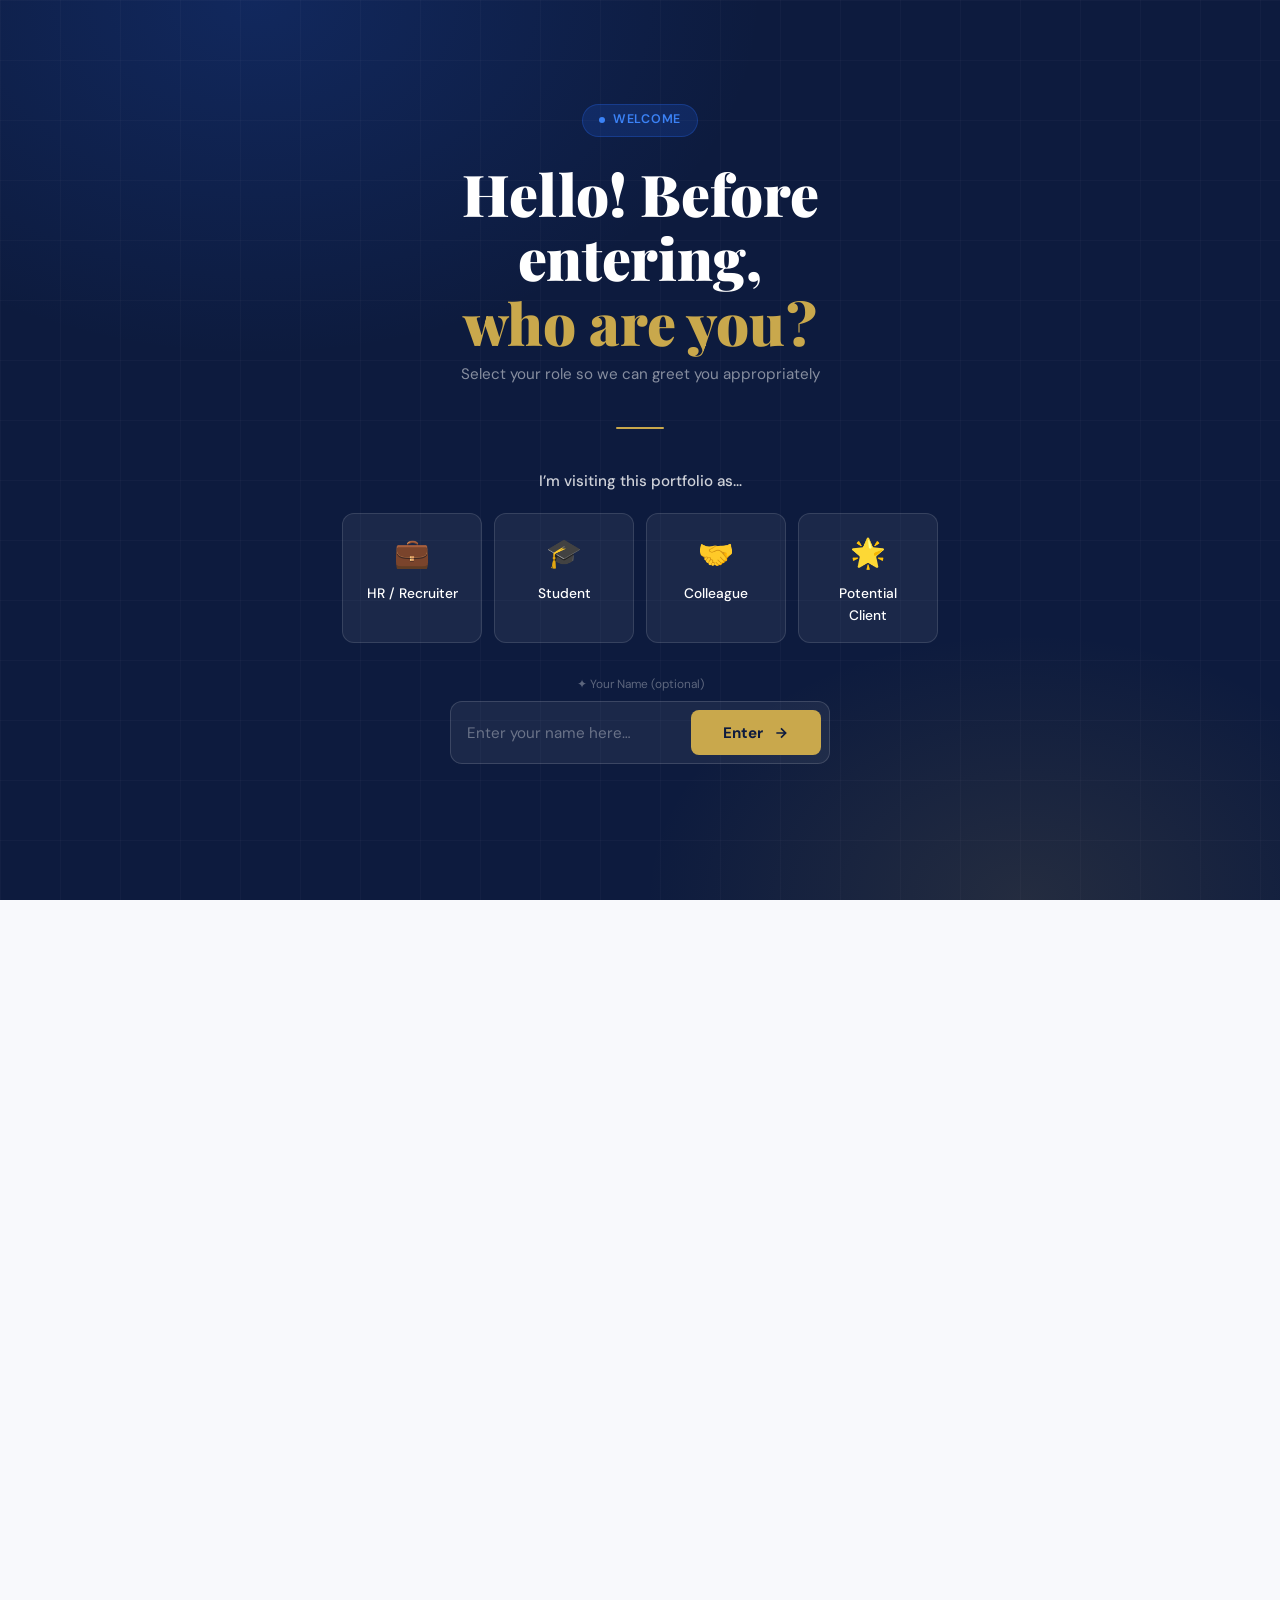
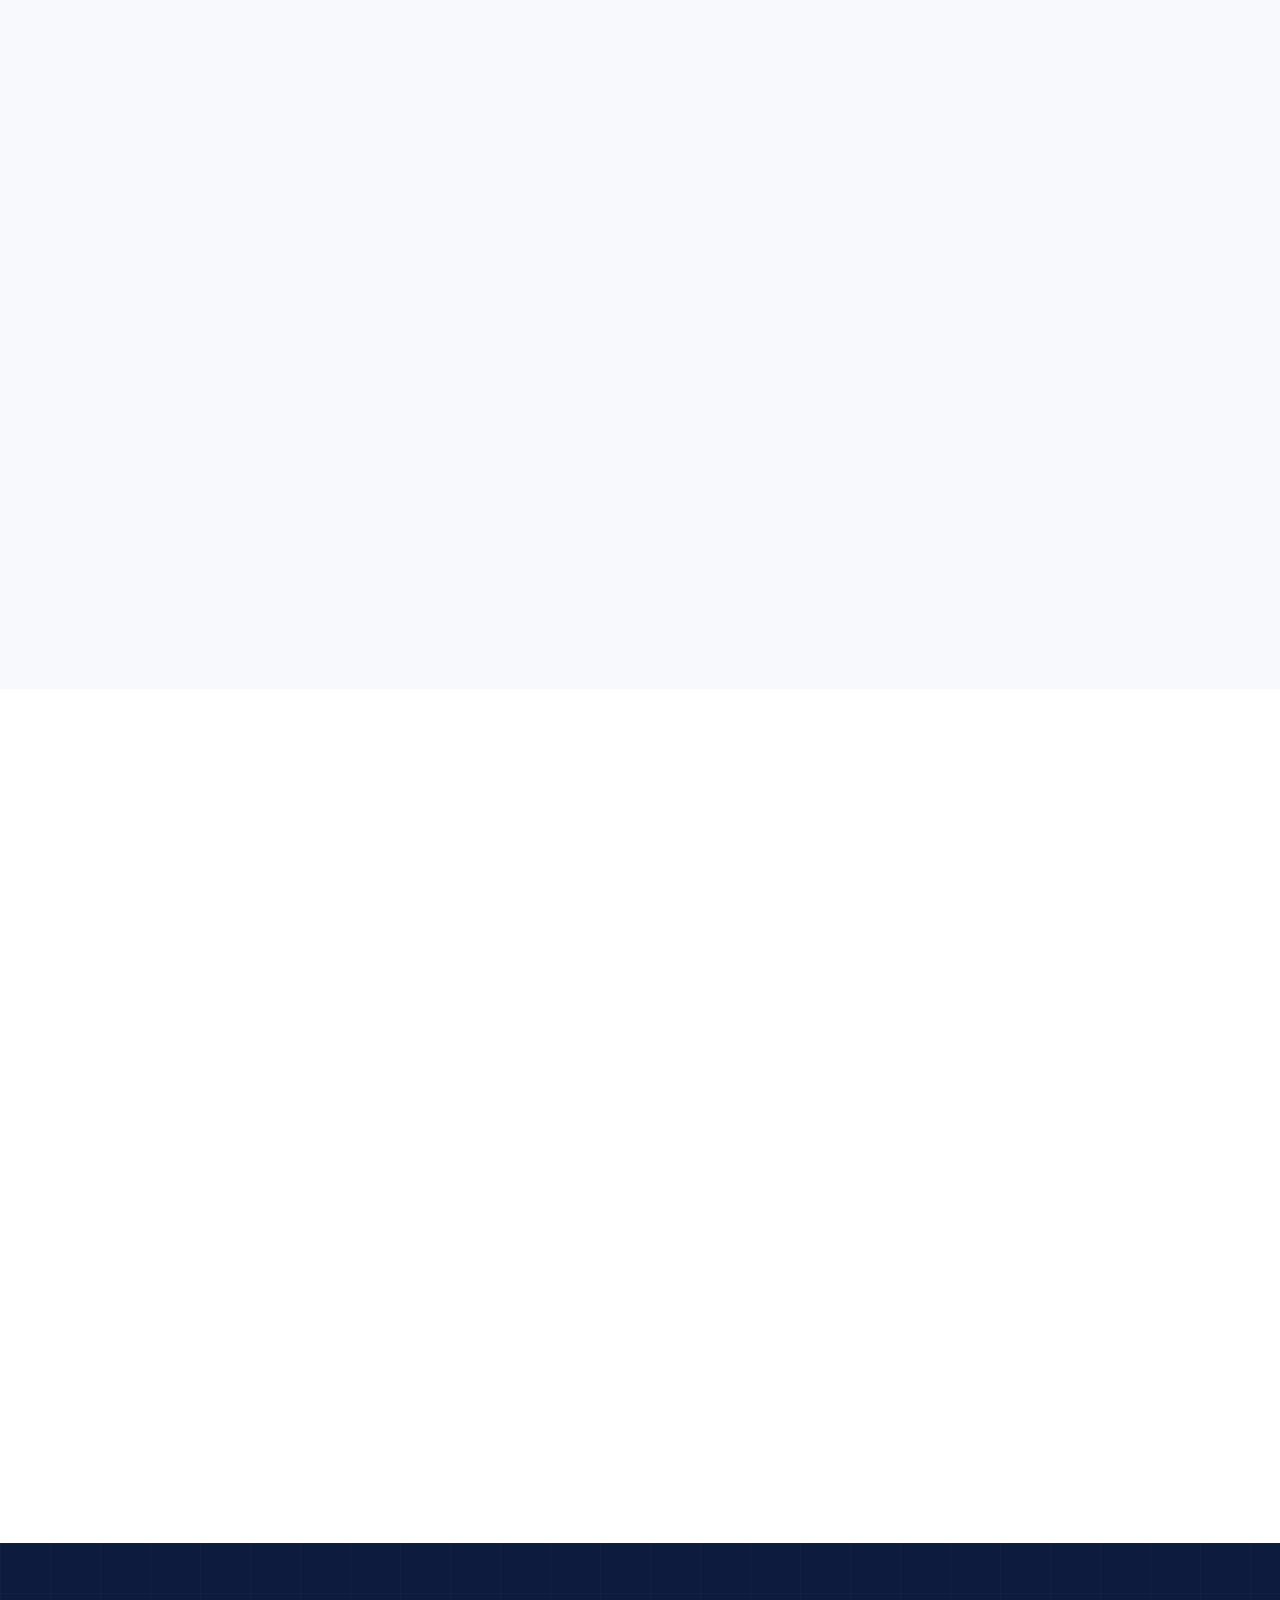
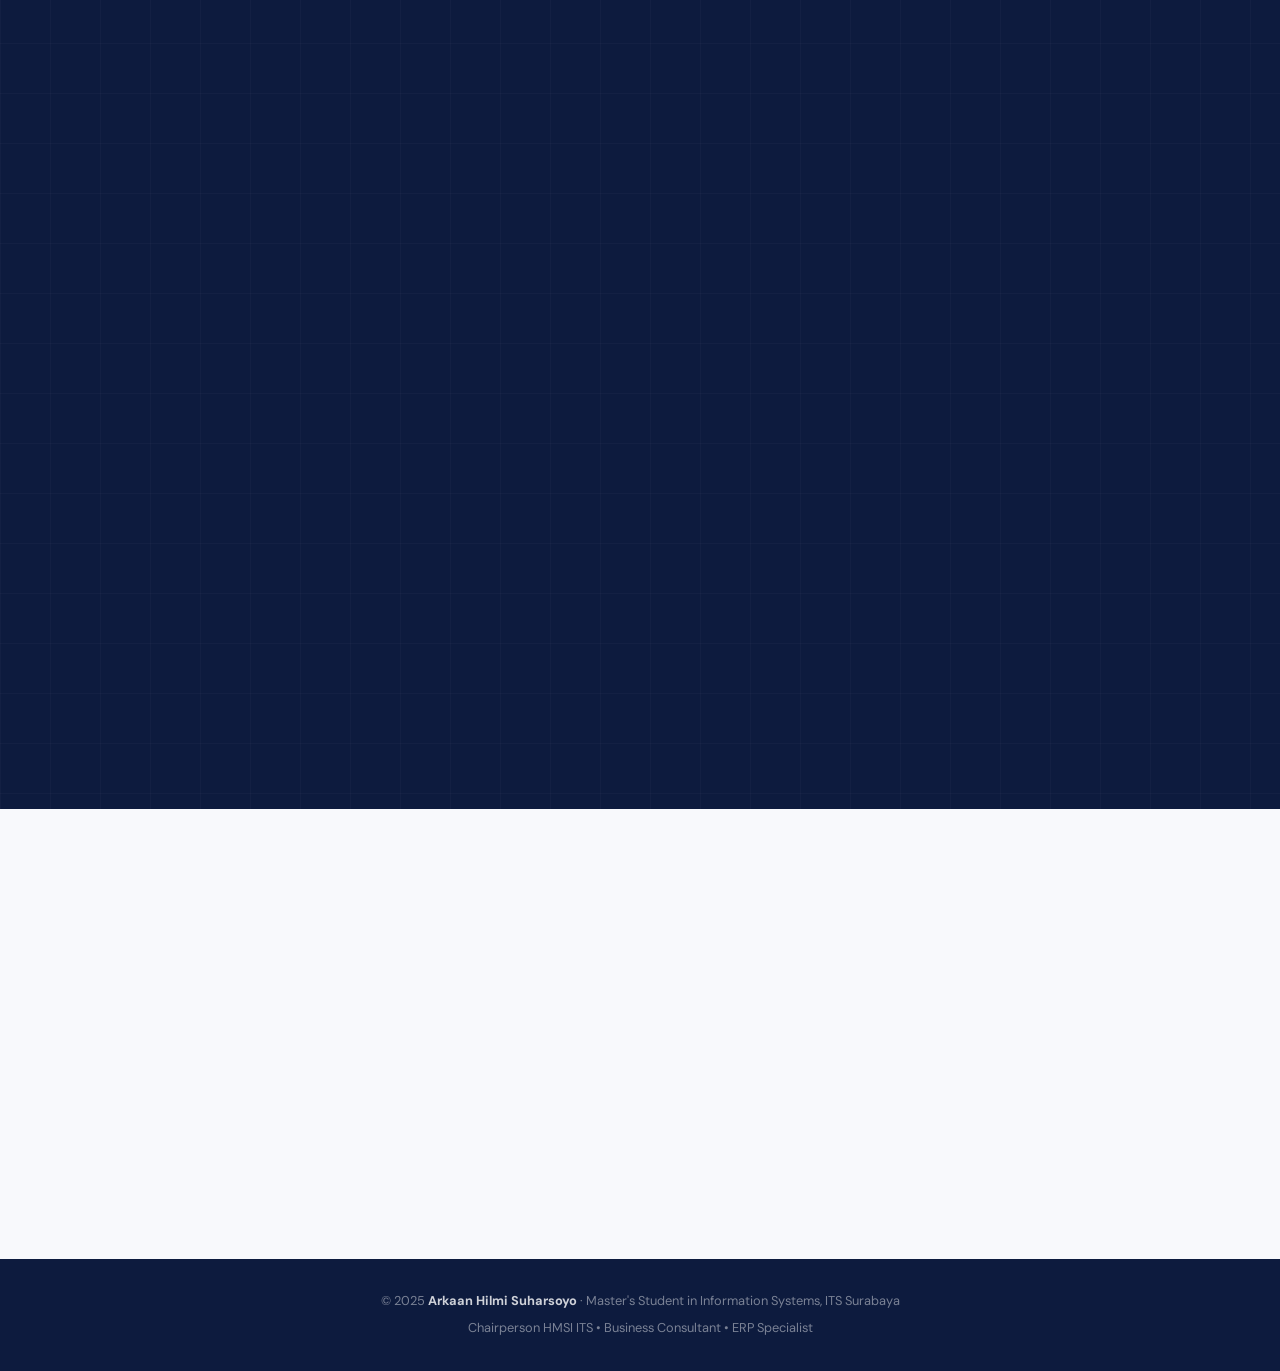
==== commit 3537631c: "update" ====
--- a/index.html
+++ b/index.html
@@ -373,7 +373,7 @@
       </div>
 
       <div class="train-card reveal d3">
-        <div class="train-icon" style="background: #c8faff;"><img src="assets\images\Logo Cisco.png" alt="Cisco Logo"></div>
+        <div class="train-icon" style="background: #c8faff;"><img src="assets\images\Logo Cisco.jpg" alt="Cisco Logo"></div>
         <div>
           <div class="train-yr">2024</div>
           <div class="train-name">DevNet Associate</div>
@@ -399,7 +399,7 @@
       </div>
 
       <div class="train-card reveal">
-        <div class="train-icon" style="background: #c8faff;"><img src="assets\images\Logo MySkill.png" alt="MySkill Logo"></div>
+        <div class="train-icon" style="background: #c8faff;"><img src="assets\images\Logo My Skill.png" alt="MySkill Logo"></div>
         <div>
           <div class="train-yr">August–October 2023</div>
           <div class="train-name">Data Analysis: Fullstack Intensive Bootcamp</div>
@@ -425,7 +425,7 @@
       </div>
 
       <div class="train-card reveal d1">
-        <div class="train-icon" style="background: #c8faff;"><img src="assets\images\Logo Cisco.png" alt="Cisco Logo"></div>
+        <div class="train-icon" style="background: #c8faff;"><img src="assets\images\Logo Cisco.jpg" alt="Cisco Logo"></div>
         <div>
           <div class="train-yr">2023</div>
           <div class="train-name">CCNA: Introduction to Networks</div>
@@ -464,9 +464,93 @@
       </div>
       <div class="sk-wrap">
         <div>
-          <div class="sk-cat reveal"><div class="sk-cat-title">💻 Programming & Tech</div><div class="sk-tags"><span class="sk-tag">🐍 Python</span><span class="sk-tag">🌐 JavaScript</span><span class="sk-tag">⚛️ React / Next.js</span><span class="sk-tag">🗄️ SQL</span><span class="sk-tag">📦 Node.js</span><span class="sk-tag">🐘 PHP / Laravel</span><span class="sk-tag">🎨 HTML / CSS</span></div></div>
-          <div class="sk-cat reveal d1"><div class="sk-cat-title">📊 Data & Analytics</div><div class="sk-tags"><span class="sk-tag">📈 Power BI</span><span class="sk-tag">🐼 Pandas</span><span class="sk-tag">📉 Matplotlib</span><span class="sk-tag">🔬 Scikit-learn</span><span class="sk-tag">📋 Excel</span><span class="sk-tag">🧠 TensorFlow</span></div></div>
-          <div class="sk-cat reveal d2"><div class="sk-cat-title">🎨 Creative & Tools</div><div class="sk-tags"><span class="sk-tag">📸 Photography</span><span class="sk-tag">🎬 Videography</span><span class="sk-tag">🎨 Figma / UI</span><span class="sk-tag">🐙 Git / GitHub</span><span class="sk-tag">🐳 Docker</span></div></div>
+          <!-- Programming & Tech -->
+          <div class="sk-cat reveal">
+            <div class="sk-cat-title">💻 Programming & Tech</div>
+            <div class="sk-tags">
+              <span class="sk-tag">🐍 Python</span>
+              <span class="sk-tag">☕ Java</span>
+              <span class="sk-tag">🟨 JavaScript</span>
+              <span class="sk-tag">⚛️ React / Next.js</span>
+              <span class="sk-tag">🗄️ SQL / SSMS</span>
+              <span class="sk-tag">📦 Node.js</span>
+              <span class="sk-tag">🐘 PHP / Laravel</span>
+              <span class="sk-tag">🌐 HTML / CSS</span>
+            </div>
+          </div>
+
+          <!-- Data & Analytics -->
+          <div class="sk-cat reveal d1">
+            <div class="sk-cat-title">📊 Data & Analytics</div>
+            <div class="sk-tags">
+              <span class="sk-tag">📊 Power BI</span>
+              <span class="sk-tag">🐼 Pandas / NumPy</span>
+              <span class="sk-tag">🤖 Machine Learning</span>
+              <span class="sk-tag">🧠 Deep Learning / PyTorch</span>
+              <span class="sk-tag">👁️ Computer Vision</span>
+              <span class="sk-tag">📈 Data Visualization</span>
+              <span class="sk-tag">🔮 Predictive Analytics</span>
+              <span class="sk-tag">📋 Excel Advanced</span>
+            </div>
+          </div>
+
+          <!-- Business & ERP -->
+          <div class="sk-cat reveal d2">
+            <div class="sk-cat-title">💼 Business & ERP</div>
+            <div class="sk-tags">
+              <span class="sk-tag">💼 SAP Business One</span>
+              <span class="sk-tag">📊 Business Intelligence</span>
+              <span class="sk-tag">🎯 IT Project Management</span>
+              <span class="sk-tag">🔄 Systems Integration</span>
+              <span class="sk-tag">📋 COBIT 2019</span>
+              <span class="sk-tag">💡 Business Process Analysis</span>
+            </div>
+          </div>
+
+          <!-- Tools & Platforms -->
+          <div class="sk-cat reveal d3">
+            <div class="sk-cat-title">🛠️ Tools & Platforms</div>
+            <div class="sk-tags">
+              <span class="sk-tag">💻 VS Code</span>
+              <span class="sk-tag">🐙 Git / GitHub</span>
+              <span class="sk-tag">🐳 Docker</span>
+              <span class="sk-tag">☁️ Google Cloud Platform</span>
+              <span class="sk-tag">🔷 Microsoft Azure</span>
+              <span class="sk-tag">📓 Jupyter Notebook</span>
+              <span class="sk-tag">🎨 Figma</span>
+              <span class="sk-tag">🎬 Canva</span>
+              <span class="sk-tag">📝 Microsoft Office Suite</span>
+            </div>
+          </div>
+
+          <!-- Security & Infrastructure -->
+          <div class="sk-cat reveal">
+            <div class="sk-cat-title">🔒 Security & Infrastructure</div>
+            <div class="sk-tags">
+              <span class="sk-tag">🔐 Cybersecurity Testing</span>
+              <span class="sk-tag">🌐 Network Design</span>
+              <span class="sk-tag">🔌 CCNA / Cisco</span>
+              <span class="sk-tag">🤖 DevNet / Network Automation</span>
+              <span class="sk-tag">🔧 IT Infrastructure</span>
+              <span class="sk-tag">🛡️ Information Security</span>
+            </div>
+          </div>
+
+          <!-- Soft Skills & Leadership -->
+          <div class="sk-cat reveal d1">
+            <div class="sk-cat-title">👥 Leadership & Soft Skills</div>
+            <div class="sk-tags">
+              <span class="sk-tag">🎯 Strategic Planning</span>
+              <span class="sk-tag">👔 Organizational Leadership</span>
+              <span class="sk-tag">🤝 Stakeholder Management</span>
+              <span class="sk-tag">💬 Communication & Presentation</span>
+              <span class="sk-tag">🎤 Public Speaking</span>
+              <span class="sk-tag">🧩 Problem Solving</span>
+              <span class="sk-tag">📊 Data-Driven Decision Making</span>
+            </div>
+          </div>
+        </div>
+        </div>
         </div>
         <div>
           <div class="sec-tag" style="margin-bottom:1rem">🔭 Future Interests</div>
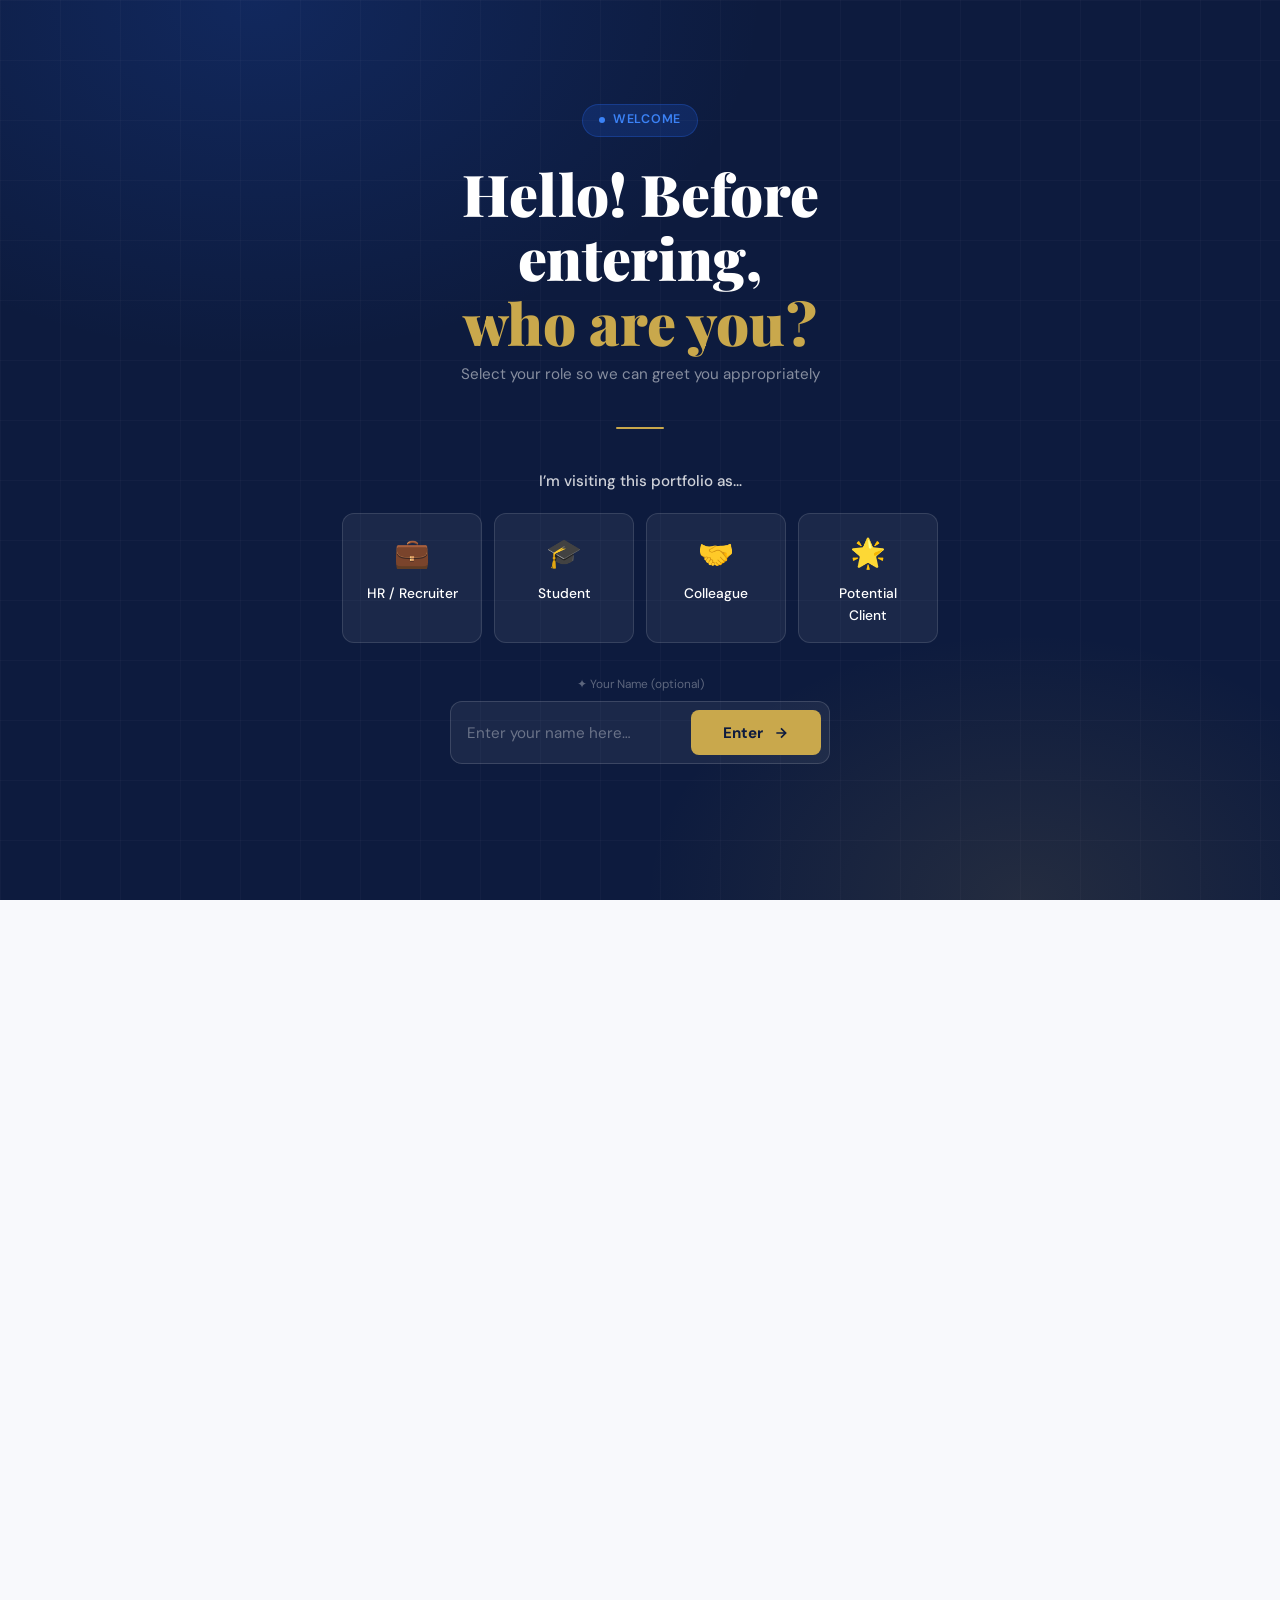
==== commit 1a8313b9: "update" ====
--- a/index.html
+++ b/index.html
@@ -452,7 +452,7 @@
 
     </div>
   </div>
-</section>
+  </section>
 
   <!-- SKILLS -->
   <section id="skills-section" class="section s-white">
@@ -550,17 +550,54 @@
             </div>
           </div>
         </div>
-        </div>
-        </div>
-        <div>
-          <div class="sec-tag" style="margin-bottom:1rem">🔭 Future Interests</div>
+
+        <!-- FUTURE INTERESTS - UPDATED -->
+        <div>
+          <div class="sec-tag" style="margin-bottom:1rem">🔭 Future Career Interests</div>
           <div class="int-grid reveal">
-            <div class="int-card"><div class="int-icon">🤖</div><div class="int-name">AI / ML Engineer</div><div class="int-desc">Building intelligent models for industry solutions</div></div>
-            <div class="int-card"><div class="int-icon">🌐</div><div class="int-name">Full-Stack Dev</div><div class="int-desc">Modern end-to-end web applications</div></div>
-            <div class="int-card"><div class="int-icon">📊</div><div class="int-name">Data Scientist</div><div class="int-desc">Deep insights from large-scale data</div></div>
-            <div class="int-card"><div class="int-icon">☁️</div><div class="int-name">Cloud & DevOps</div><div class="int-desc">CI/CD, deployment, modern infrastructure</div></div>
-            <div class="int-card"><div class="int-icon">📸</div><div class="int-name">Creative Director</div><div class="int-desc">High-quality visual content production</div></div>
-            <div class="int-card"><div class="int-icon">🎓</div><div class="int-name">Educator / Mentor</div><div class="int-desc">Sharing knowledge with the next generation</div></div>
+            
+            <!-- Business Consultant -->
+            <div class="int-card">
+              <div class="int-icon">💼</div>
+              <div class="int-name">Business Consultant</div>
+              <div class="int-desc">Strategic business analysis and ERP implementation</div>
+            </div>
+
+            <!-- Business Intelligence Analyst -->
+            <div class="int-card">
+              <div class="int-icon">📊</div>
+              <div class="int-name">Business Intelligence Analyst</div>
+              <div class="int-desc">Data-driven insights and decision support systems</div>
+            </div>
+
+            <!-- Enterprise Architect -->
+            <div class="int-card">
+              <div class="int-icon">🏗️</div>
+              <div class="int-name">Enterprise Architect</div>
+              <div class="int-desc">Designing scalable enterprise solutions</div>
+            </div>
+
+            <!-- ML/IoT Engineer -->
+            <div class="int-card">
+              <div class="int-icon">🤖</div>
+              <div class="int-name">ML/IoT Engineer</div>
+              <div class="int-desc">Intelligent systems and automation</div>
+            </div>
+
+            <!-- Tech Leadership -->
+            <div class="int-card">
+              <div class="int-icon">👥</div>
+              <div class="int-name">Tech Leadership</div>
+              <div class="int-desc">Leading technical teams and innovation</div>
+            </div>
+
+            <!-- Educator / Mentor -->
+            <div class="int-card">
+              <div class="int-icon">🎓</div>
+              <div class="int-name">Educator / Mentor</div>
+              <div class="int-desc">Knowledge sharing and capacity building</div>
+            </div>
+
           </div>
         </div>
       </div>
